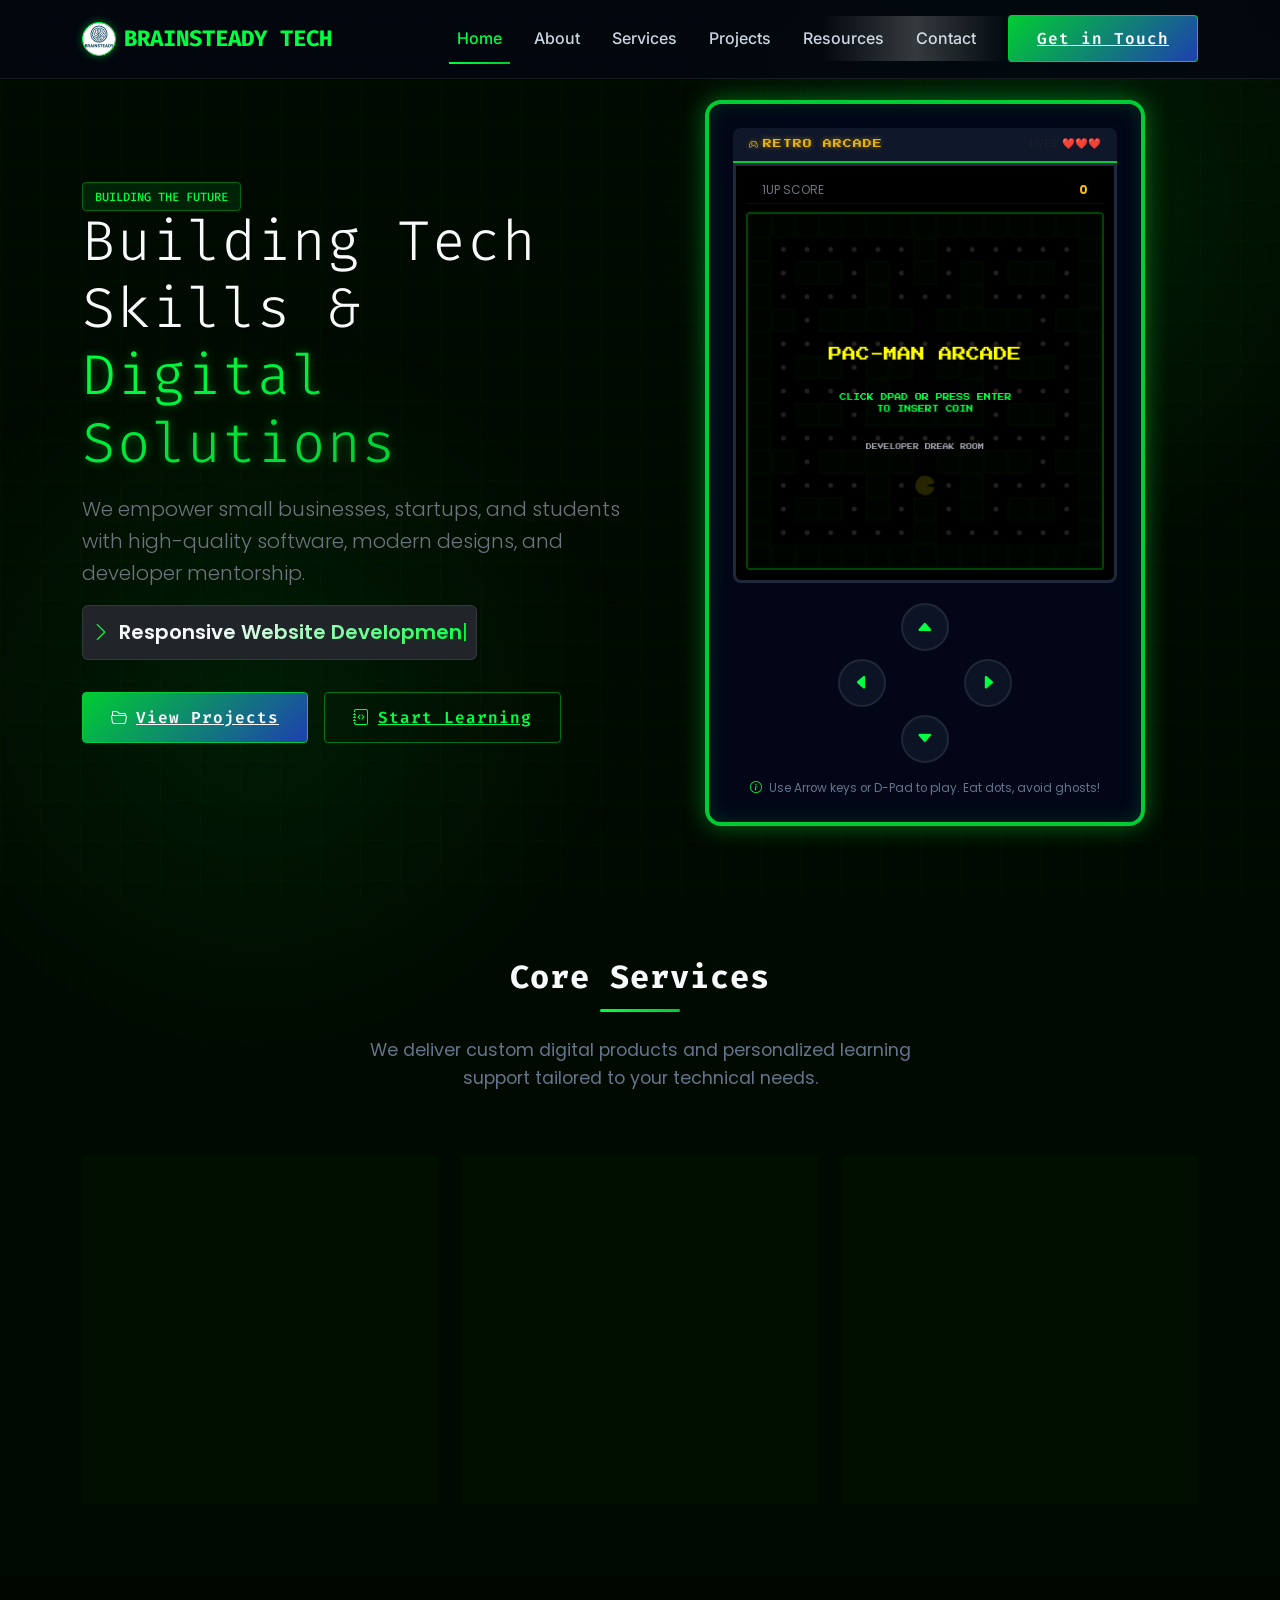
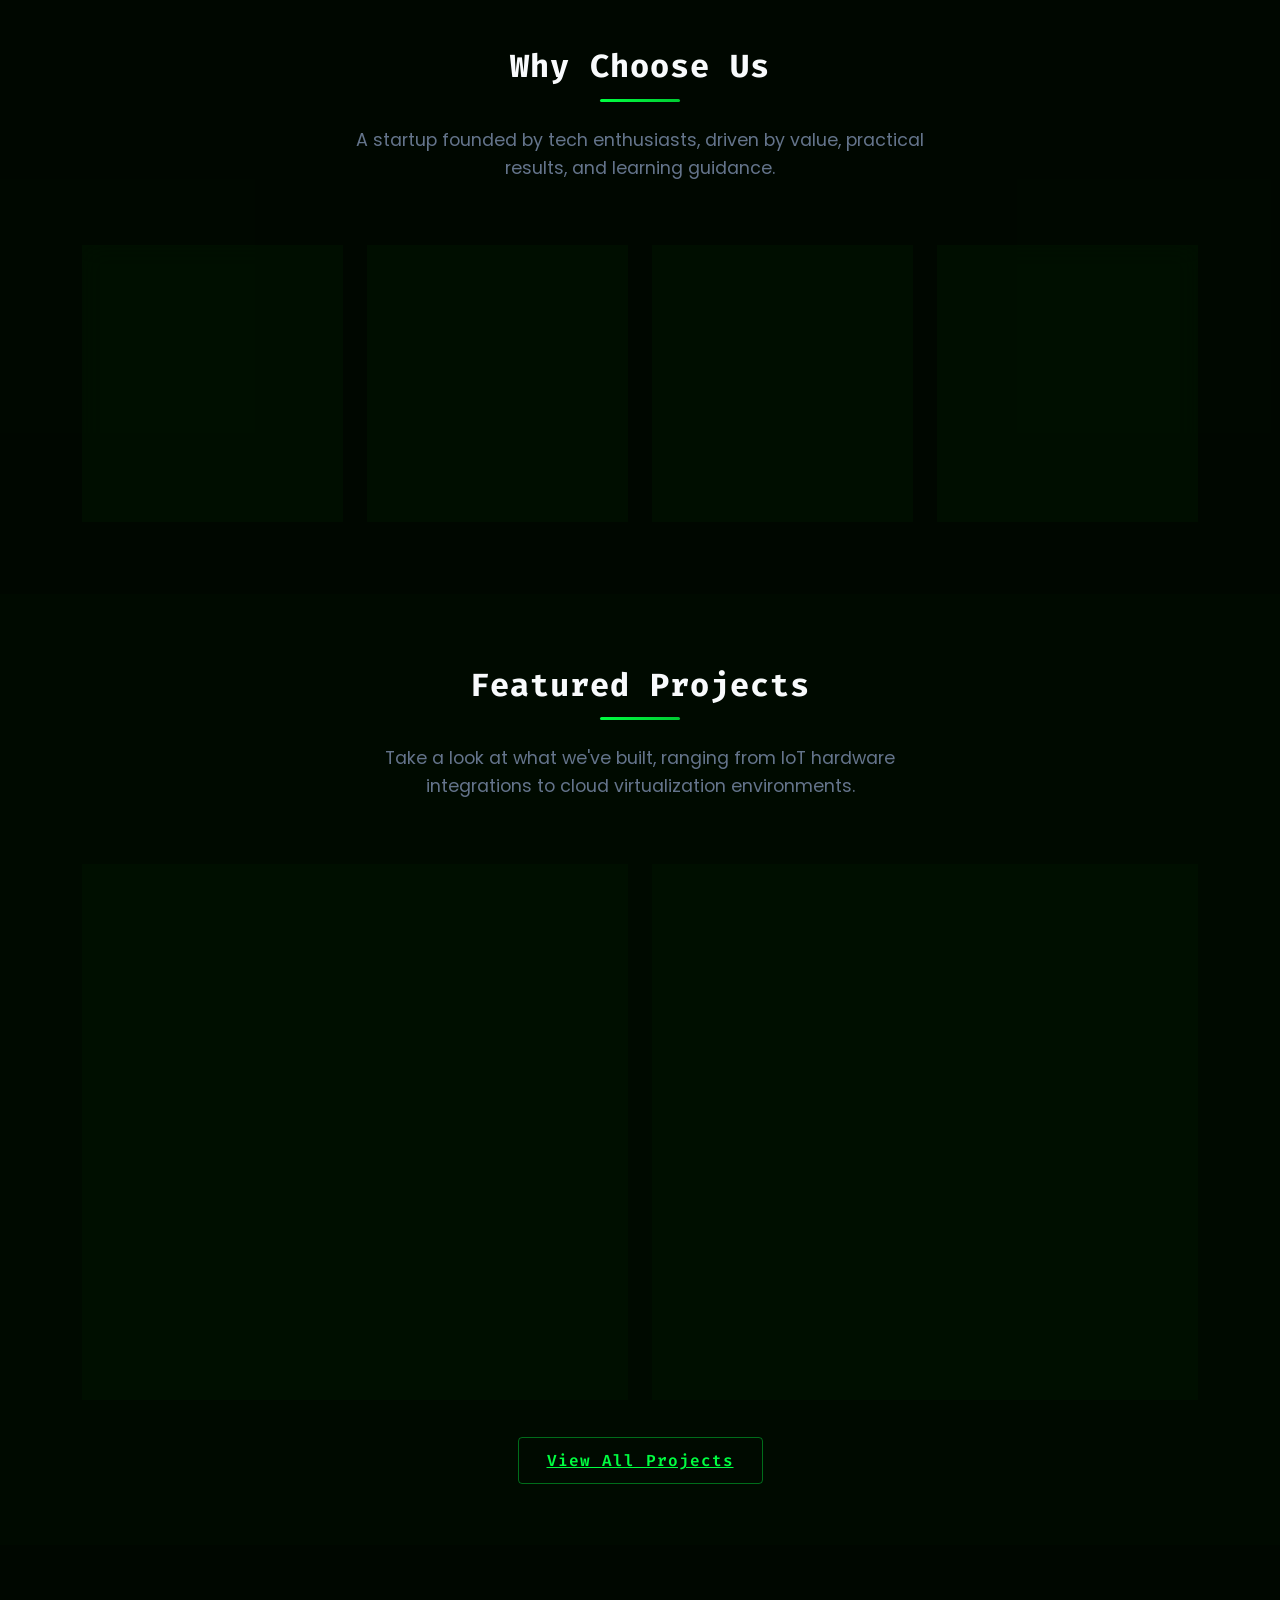
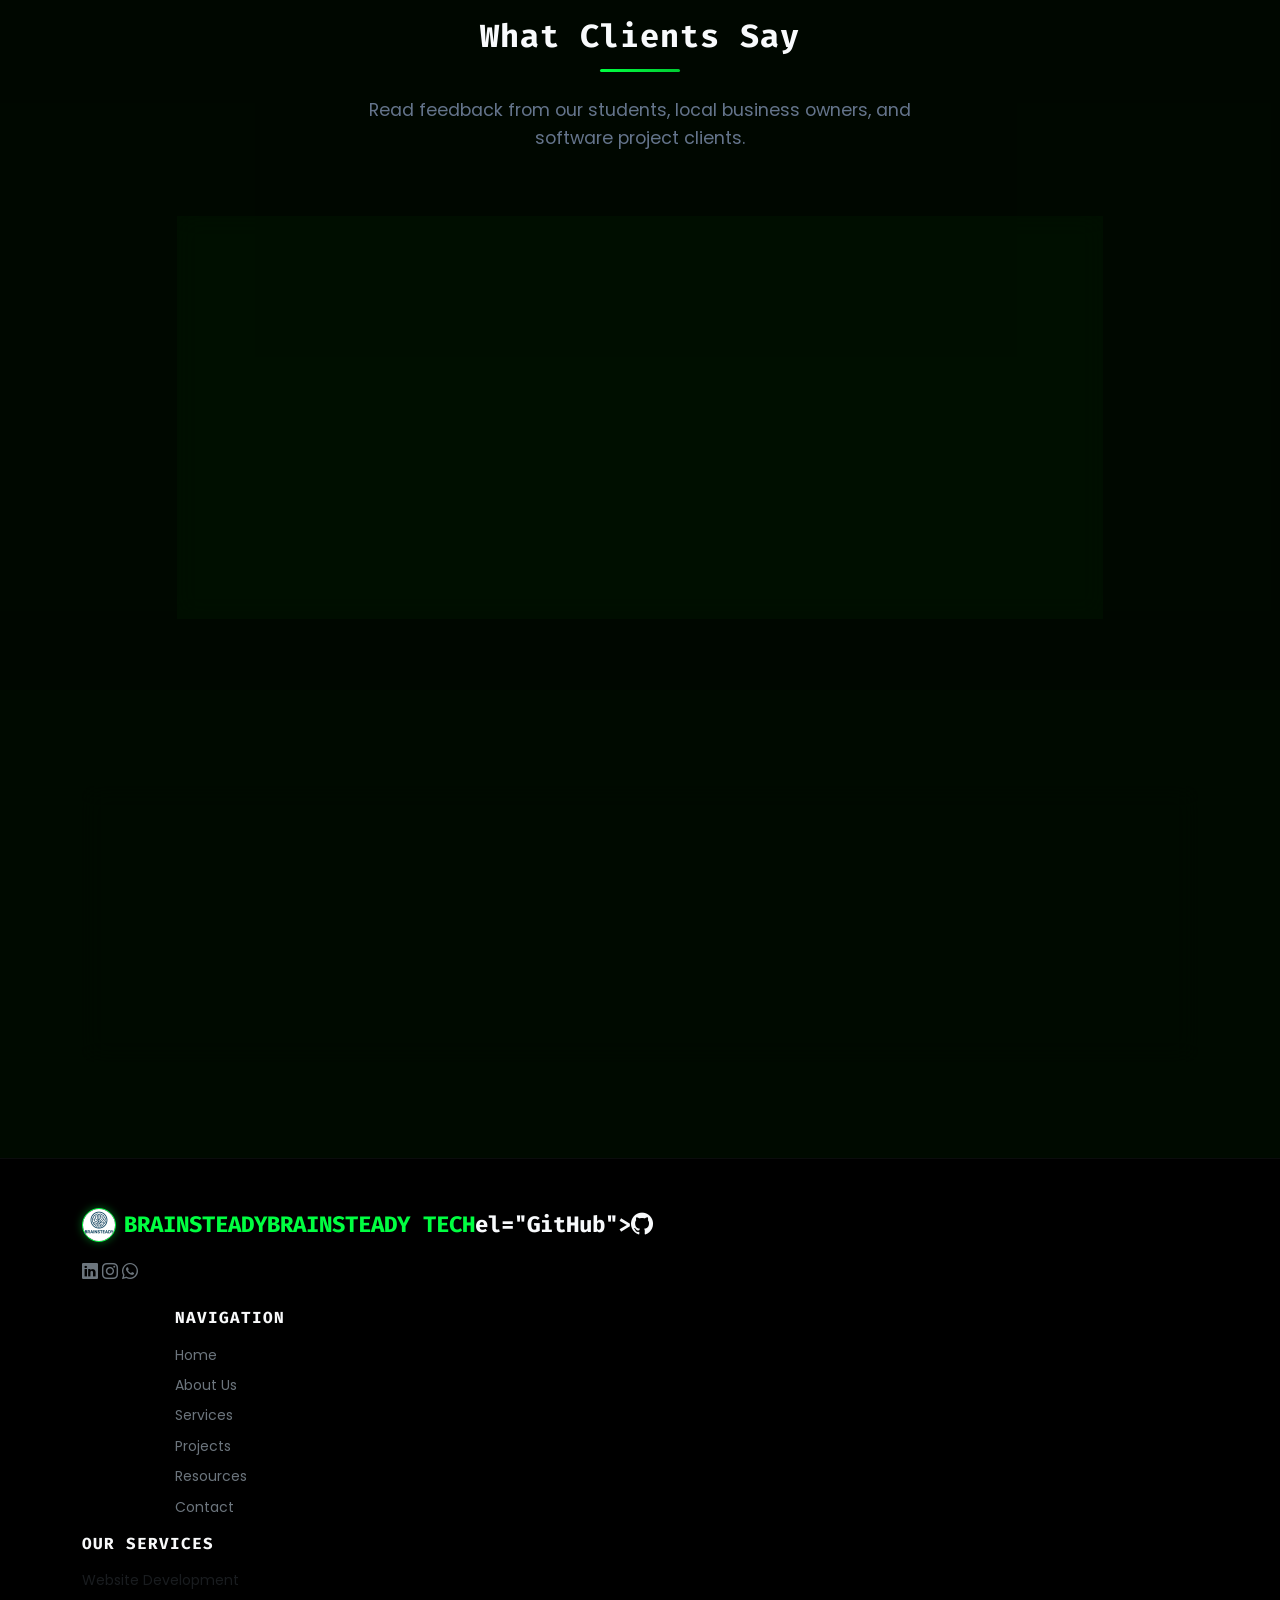
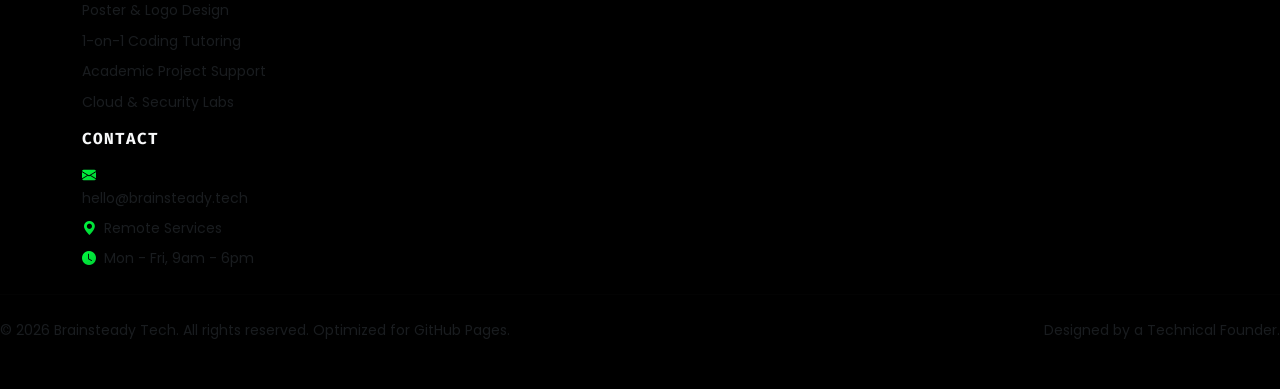
==== index.html @ 5f642799 "Add files via upload" ====
<!DOCTYPE html>
<html lang="en">

<head>
  <meta charset="UTF-8">
  <meta name="viewport" content="width=device-width, initial-scale=1.0">
  <title>Brainsteady Tech — Building Tech Skills & Digital Solutions</title>

  <!-- SEO Meta Tags -->
  <meta name="description"
    content="Brainsteady Tech provides premium website development, creative graphic design, coding tutoring, cybersecurity setups, and custom software project assistance.">
  <meta name="keywords"
    content="web development, coding tutor, graphic design, programming assignment help, cybersecurity, Linux, OpenStack, software mentor">
  <meta name="author" content="Brainsteady Tech">

  <!-- Favicon -->
  <link rel="icon" type="image/svg+xml"
    href="data:image/svg+xml,%3Csvg xmlns='http://www.w3.org/2000/svg' viewBox='0 0 24 24' fill='%2300f0ff'%3E%3Cpath d='M12 2L2 22h20L12 2zm0 4l6.5 13H5.5L12 6zm-1 5v4h2v-4h-2zm0 5v2h2v-2h-2z'/%3E%3C/svg%3E">

  <!-- Bootstrap 5 CSS -->
  <link href="https://cdn.jsdelivr.net/npm/bootstrap@5.3.3/dist/css/bootstrap.min.css" rel="stylesheet">

  <!-- Bootstrap Icons -->
  <link rel="stylesheet" href="https://cdn.jsdelivr.net/npm/bootstrap-icons@1.11.3/font/bootstrap-icons.min.css">

  <!-- Custom CSS -->
  <link rel="stylesheet" href="css/style.css">
</head>

<body>

  <!-- Page Loading Animation -->
  <div id="page-loader">
    <div class="cyber-spinner"></div>
  </div>

  <!-- Background Left Glow Spot -->
  <div class="bg-glow-left"></div>

  <!-- Navigation Bar -->
  <nav class="navbar navbar-expand-lg navbar-dark fixed-top">
    <div class="container">
      <a class="navbar-brand d-flex align-items-center" href="index.html">
        <img src="images/logo.jpg" alt="Brainsteady Tech Logo" class="brand-logo me-2">
        <span>BRAINSTEADY TECH</span>
      </a>
      <button class="navbar-toggler" type="button" data-bs-toggle="collapse" data-bs-target="#navbarNav"
        aria-controls="navbarNav" aria-expanded="false" aria-label="Toggle navigation">
        <span class="navbar-toggler-icon"></span>
      </button>
      <div class="collapse navbar-collapse" id="navbarNav">
        <ul class="navbar-nav ms-auto">
          <li class="nav-item">
            <a class="nav-link" href="index.html">Home</a>
          </li>
          <li class="nav-item">
            <a class="nav-link" href="about.html">About</a>
          </li>
          <li class="nav-item">
            <a class="nav-link" href="services.html">Services</a>
          </li>
          <li class="nav-item">
            <a class="nav-link" href="projects.html">Projects</a>
          </li>
          <li class="nav-item">
            <a class="nav-link" href="resources.html">Resources</a>
          </li>
          <li class="nav-item">
            <a class="nav-link" href="contact.html">Contact</a>
          </li>
        </ul>
        <div class="ms-lg-3 mt-3 mt-lg-0">
          <a href="contact.html" class="btn-cyber btn-sm">Get in Touch</a>
        </div>
      </div>
    </div>
  </nav>

  <!-- Hero Section -->
  <header class="hero-section">
    <div class="container">
      <div class="row align-items-center">
        <!-- Hero Text -->
        <div class="col-lg-6 reveal text-center text-lg-start">
          <span class="badge-tech mb-3">BUILDING THE FUTURE</span>
          <h1 class="display-4 fw-black mb-3">
            Building Tech Skills & <span class="text-gradient-cyan-blue glow-text">Digital Solutions</span>
          </h1>
          <div class="hero-subtitle">
            <p class="lead text-secondary">
              We empower small businesses, startups, and students with high-quality software, modern designs, and
              developer mentorship.
            </p>
            <div
              class="d-inline-flex align-items-center text-start p-2 rounded bg-dark border border-secondary border-opacity-25"
              style="min-height: 55px;">
              <i class="bi bi-chevron-right text-accent-cyan me-2 fw-bold"></i>
              <span id="typed-text" class="text-gradient font-sans fw-semibold"></span>
              <span class="typed-cursor">|</span>
            </div>
          </div>
          <div class="d-flex flex-column flex-sm-row justify-content-center justify-content-lg-start gap-3 mt-4">
            <a href="projects.html" class="btn-cyber"><i class="bi bi-folder2-open me-2"></i>View Projects</a>
            <a href="resources.html" class="btn-cyber-outline"><i class="bi bi-journal-code me-2"></i>Start Learning</a>
          </div>
        </div>
        <!-- Hero Arcade Cabinet (Pacman Game) -->
        <div class="col-lg-6 reveal mt-5 mt-lg-0 text-center">
          <div class="arcade-container mx-auto" style="max-width: 440px;">
            <div class="arcade-header">
              <span class="retro-arcade-badge"><i class="bi bi-controller me-1"></i>RETRO ARCADE</span>
              <span class="small text-muted font-sans text-uppercase" style="font-size: 0.65rem;">LIVES: <span
                  id="arcade-lives" class="text-danger fw-bold">❤️❤️❤️</span></span>
            </div>
            <div class="arcade-screen">
              <div class="d-flex justify-content-between w-100 px-3 py-1 font-sans text-uppercase text-secondary"
                style="font-size: 0.75rem; border-bottom: 1px solid rgba(255,255,255,0.05); margin-bottom: 8px;">
                <span>1UP SCORE</span>
                <span id="arcade-score" class="text-warning fw-bold">00</span>
              </div>
              <canvas id="pacman-canvas" width="360" height="360"></canvas>
            </div>

            <!-- D-Pad for Mobile controls -->
            <div class="arcade-controls">
              <button class="dpad-btn" id="dpad-up" aria-label="Up"><i class="bi bi-caret-up-fill"></i></button>
              <div class="arcade-row">
                <button class="dpad-btn" id="dpad-left" aria-label="Left"><i class="bi bi-caret-left-fill"></i></button>
                <div style="width: 48px; height: 48px;"></div>
                <button class="dpad-btn" id="dpad-right" aria-label="Right"><i
                    class="bi bi-caret-right-fill"></i></button>
              </div>
              <button class="dpad-btn" id="dpad-down" aria-label="Down"><i class="bi bi-caret-down-fill"></i></button>
            </div>

            <div class="game-instructions mt-3 font-sans">
              <p class="mb-0 small"><i class="bi bi-info-circle me-1 text-accent-cyan"></i> Use Arrow keys or D-Pad to
                play. Eat dots, avoid ghosts!</p>
            </div>
          </div>
        </div>
      </div>
    </div>
  </header>

  <!-- Services Preview Section -->
  <section class="py-5" id="services-preview">
    <div class="container py-4">
      <div class="section-header text-center reveal">
        <h2 class="section-title">Core Services</h2>
        <p class="section-subtitle">We deliver custom digital products and personalized learning support tailored to
          your technical needs.</p>
      </div>
      <div class="row g-4">
        <!-- Website Development -->
        <div class="col-md-4 reveal">
          <div class="glass-card">
            <div class="glass-card-header-icon">
              <i class="bi bi-laptop"></i>
            </div>
            <h4>Website Dev</h4>
            <p class="text-secondary">Fully responsive portfolio sites, sleek landing pages, and web apps built using
              modern static practices and responsive design.</p>
            <a href="services.html#web-dev"
              class="text-gradient-cyan-blue fw-semibold text-decoration-none d-inline-flex align-items-center mt-3">
              Learn More <i class="bi bi-arrow-right ms-2"></i>
            </a>
          </div>
        </div>
        <!-- Graphic Design -->
        <div class="col-md-4 reveal">
          <div class="glass-card">
            <div class="glass-card-header-icon">
              <i class="bi bi-palette"></i>
            </div>
            <h4>Graphic Design</h4>
            <p class="text-secondary">Stunning event posters, modern social media graphics, startup branding elements,
              and eye-catching marketing flyers.</p>
            <a href="services.html#graphic-design"
              class="text-gradient-cyan-blue fw-semibold text-decoration-none d-inline-flex align-items-center mt-3">
              Learn More <i class="bi bi-arrow-right ms-2"></i>
            </a>
          </div>
        </div>
        <!-- Coding Tutoring -->
        <div class="col-md-4 reveal">
          <div class="glass-card">
            <div class="glass-card-header-icon">
              <i class="bi bi-code-square"></i>
            </div>
            <h4>Coding Tutoring</h4>
            <p class="text-secondary">One-on-one mentorship covering C++, SQL, Linux commands, cybersecurity basics, and
              academic programming assignments.</p>
            <a href="services.html#coding-tutoring"
              class="text-gradient-cyan-blue fw-semibold text-decoration-none d-inline-flex align-items-center mt-3">
              Learn More <i class="bi bi-arrow-right ms-2"></i>
            </a>
          </div>
        </div>
      </div>
    </div>
  </section>

  <!-- Why Choose Us Section -->
  <section class="py-5 bg-opacity-25 bg-black">
    <div class="container py-4">
      <div class="section-header text-center reveal">
        <h2 class="section-title">Why Choose Us</h2>
        <p class="section-subtitle">A startup founded by tech enthusiasts, driven by value, practical results, and
          learning guidance.</p>
      </div>
      <div class="row g-4">
        <!-- Affordable Services -->
        <div class="col-sm-6 col-lg-3 reveal">
          <div class="glass-card p-4 text-center">
            <div class="mx-auto mb-3 text-gradient-cyan-blue" style="font-size: 2.5rem;">
              <i class="bi bi-cash-coin"></i>
            </div>
            <h5>Affordable</h5>
            <p class="small text-secondary mb-0">High-quality digital solutions and 1-on-1 tutoring styled to fit
              startup and student budgets.</p>
          </div>
        </div>
        <!-- Beginner-Friendly -->
        <div class="col-sm-6 col-lg-3 reveal">
          <div class="glass-card p-4 text-center">
            <div class="mx-auto mb-3 text-gradient-cyan-blue" style="font-size: 2.5rem;">
              <i class="bi bi-people"></i>
            </div>
            <h5>Beginner-Friendly</h5>
            <p class="small text-secondary mb-0">No complicated jargon. We break down programming, databases, and
              networks step-by-step.</p>
          </div>
        </div>
        <!-- Modern Tech Skills -->
        <div class="col-sm-6 col-lg-3 reveal">
          <div class="glass-card p-4 text-center">
            <div class="mx-auto mb-3 text-gradient-cyan-blue" style="font-size: 2.5rem;">
              <i class="bi bi-braces-asterisk"></i>
            </div>
            <h5>Modern Skills</h5>
            <p class="small text-secondary mb-0">We focus on skills that matter: Git workflow, Linux administration,
              cybersecurity, and cloud labs.</p>
          </div>
        </div>
        <!-- Real Experience -->
        <div class="col-sm-6 col-lg-3 reveal">
          <div class="glass-card p-4 text-center">
            <div class="mx-auto mb-3 text-gradient-cyan-blue" style="font-size: 2.5rem;">
              <i class="bi bi-rocket-takeoff"></i>
            </div>
            <h5>Real Experience</h5>
            <p class="small text-secondary mb-0">Gain hands-on portfolio additions through our structured custom
              guidance projects.</p>
          </div>
        </div>
      </div>
    </div>
  </section>

  <!-- Featured Projects Preview -->
  <section class="py-5" id="projects-preview">
    <div class="container py-4">
      <div class="section-header text-center reveal">
        <h2 class="section-title">Featured Projects</h2>
        <p class="section-subtitle">Take a look at what we've built, ranging from IoT hardware integrations to cloud
          virtualization environments.</p>
      </div>
      <div class="row g-4">
        <!-- Project 1 -->
        <div class="col-md-6 reveal">
          <div class="project-card">
            <div class="project-img-container">
              <img src="images/project1.jpg" alt="Smart Monitoring System" class="project-img">
              <div class="project-overlay">
                <a href="projects.html" class="btn-cyber btn-sm">Learn Details</a>
              </div>
            </div>
            <div class="project-body">
              <span class="badge-tech mb-2">IoT / Web</span>
              <h4>Smart Monitoring System</h4>
              <p class="small text-secondary">A fully integrated monitoring system employing ESP32-CAM and environmental
                sensors with a live, glowing web control panel.</p>
              <div class="d-flex gap-2 mt-3">
                <span
                  class="badge bg-secondary bg-opacity-25 text-light border border-secondary border-opacity-50">ESP32</span>
                <span
                  class="badge bg-secondary bg-opacity-25 text-light border border-secondary border-opacity-50">IoT</span>
                <span class="badge bg-secondary bg-opacity-25 text-light border border-secondary border-opacity-50">Web
                  Dashboard</span>
              </div>
            </div>
          </div>
        </div>
        <!-- Project 2 -->
        <div class="col-md-6 reveal">
          <div class="project-card">
            <div class="project-img-container">
              <img src="images/project2.jpg" alt="OpenStack Cloud Lab" class="project-img">
              <div class="project-overlay">
                <a href="projects.html" class="btn-cyber btn-sm">Learn Details</a>
              </div>
            </div>
            <div class="project-body">
              <span class="badge-tech mb-2">Cloud / Linux</span>
              <h4>OpenStack Cloud Lab</h4>
              <p class="small text-secondary">A self-hosted private cloud playground designed for students to deploy
                virtualization servers, security layers, and network switches.</p>
              <div class="d-flex gap-2 mt-3">
                <span
                  class="badge bg-secondary bg-opacity-25 text-light border border-secondary border-opacity-50">Linux</span>
                <span
                  class="badge bg-secondary bg-opacity-25 text-light border border-secondary border-opacity-50">OpenStack</span>
                <span
                  class="badge bg-secondary bg-opacity-25 text-light border border-secondary border-opacity-50">Virtualization</span>
              </div>
            </div>
          </div>
        </div>
      </div>
      <div class="text-center mt-5 reveal">
        <a href="projects.html" class="btn-cyber-outline">View All Projects</a>
      </div>
    </div>
  </section>

  <!-- Testimonials Section -->
  <section class="py-5 bg-opacity-25 bg-black">
    <div class="container py-4">
      <div class="section-header text-center reveal">
        <h2 class="section-title">What Clients Say</h2>
        <p class="section-subtitle">Read feedback from our students, local business owners, and software project
          clients.</p>
      </div>
      <div class="row justify-content-center">
        <div class="col-lg-10 reveal">
          <div class="glass-card">
            <div id="testimonialCarousel" class="carousel slide" data-bs-ride="carousel">
              <div class="carousel-indicators" style="bottom: -20px;">
                <button type="button" data-bs-target="#testimonialCarousel" data-bs-slide-to="0" class="active"
                  aria-current="true" aria-label="Slide 1"></button>
                <button type="button" data-bs-target="#testimonialCarousel" data-bs-slide-to="1"
                  aria-label="Slide 2"></button>
                <button type="button" data-bs-target="#testimonialCarousel" data-bs-slide-to="2"
                  aria-label="Slide 3"></button>
              </div>
              <div class="carousel-inner">
                <!-- Testimonial 1 -->
                <div class="carousel-item active">
                  <div class="testimonial-card">
                    <div class="text-gradient-cyan-blue mb-3" style="font-size: 2rem;">
                      <i class="bi bi-quote"></i>
                    </div>
                    <p class="testimonial-text">
                      "Brainsteady Tech built a gorgeous landing page for our local design shop. They completed it on
                      time and gave us a responsive site that is generating new business. Highly professional startup!"
                    </p>
                    <h5 class="testimonial-client">Sarah Mitchell</h5>
                    <div class="testimonial-role">Founder, Studio Bloom</div>
                  </div>
                </div>
                <!-- Testimonial 2 -->
                <div class="carousel-item">
                  <div class="testimonial-card">
                    <div class="text-gradient-cyan-blue mb-3" style="font-size: 2rem;">
                      <i class="bi bi-quote"></i>
                    </div>
                    <p class="testimonial-text">
                      "The programming tutoring here is amazing. I was struggling with C++ pointers and memory
                      management in my sophomore university courses. Brainsteady Tech explained it visually and helped
                      me ace my midterm projects!"
                    </p>
                    <h5 class="testimonial-client">Daniel Vance</h5>
                    <div class="testimonial-role">Computer Science Student</div>
                  </div>
                </div>
                <!-- Testimonial 3 -->
                <div class="carousel-item">
                  <div class="testimonial-card">
                    <div class="text-gradient-cyan-blue mb-3" style="font-size: 2rem;">
                      <i class="bi bi-quote"></i>
                    </div>
                    <p class="testimonial-text">
                      "I needed a custom IoT monitoring dashboard prototype. They used an ESP32-CAM setup and gave me
                      clean, readable HTML/JS codes that connect easily to my firmware. Will definitely hire again."
                    </p>
                    <h5 class="testimonial-client">Markus Chen</h5>
                    <div class="testimonial-role">Hardware Developer, IoT Labs</div>
                  </div>
                </div>
              </div>
            </div>
          </div>
        </div>
      </div>
    </div>
  </section>

  <!-- Call-to-Action Banner -->
  <section class="py-5 text-center reveal">
    <div class="container py-5">
      <div class="glass-card py-5 border-glow border-opacity-75"
        style="background: radial-gradient(circle at center, rgba(59, 130, 246, 0.15) 0%, rgba(3, 7, 18, 0.7) 100%);">
        <h2 class="display-6 fw-bold mb-3">Ready to Launch Your Next Project?</h2>
        <p class="lead text-secondary max-width-600 mx-auto mb-4">
          Whether you need a custom-built website, poster design branding, or code tutoring guidance, we're here to help
          you succeed.
        </p>
        <a href="contact.html" class="btn-cyber"><i class="bi bi-chat-text me-2"></i>Get a Free Consultation</a>
      </div>
    </div>
  </section>

  <!-- Footer -->
  <footer class="py-5 bg-black border-top border-secondary border-opacity-10">
    <div class="container">
      <div class="row g-4 mb-4">
        <!-- Logo & Bio -->
        <div class="col-lg-4">
          <a class="navbar-brand d-flex align-items-center mb-3" href="index.html">
            <img src="images/logo.jpg" alt="Brainsteady Tech Logo" class="brand-logo me-2">
            <span>BRAINSTEADY</span>
            <span>BRAINSTEADY TECH</span>
            el="GitHub"><i class="bi bi-github"></i></a>
          <a href="https://linkedin.com" target="_blank" class="text-secondary hover-cyan" aria-label="LinkedIn"><i
              class="bi bi-linkedin"></i></a>
          <a href="https://instagram.com" target="_blank" class="text-secondary hover-cyan" aria-label="Instagram"><i
              class="bi bi-instagram"></i></a>
          <a href="https://wa.me" target="_blank" class="text-secondary hover-cyan" aria-label="WhatsApp"><i
              class="bi bi-whatsapp"></i></a>
        </div>
      </div>
      <!-- Quick Navigation -->
      <div class="col-md-4 col-lg-3 offset-lg-1">
        <h6 class="text-uppercase fw-bold text-light mb-3">Navigation</h6>
        <ul class="list-unstyled d-flex flex-column gap-2 small">
          <li><a href="index.html" class="text-secondary text-decoration-none hover-cyan">Home</a></li>
          <li><a href="about.html" class="text-secondary text-decoration-none hover-cyan">About Us</a></li>
          <li><a href="services.html" class="text-secondary text-decoration-none hover-cyan">Services</a></li>
          <li><a href="projects.html" class="text-secondary text-decoration-none hover-cyan">Projects</a></li>
          <li><a href="resources.html" class="text-secondary text-decoration-none hover-cyan">Resources</a></li>
          <li><a href="contact.html" class="text-secondary text-decoration-none hover-cyan">Contact</a></li>
        </ul>
      </div>
      <!-- Services list -->
      <div class="col-md-4 col-lg-2">
        <h6 class="text-uppercase fw-bold text-light mb-3">Our Services</h6>
        <ul class="list-unstyled d-flex flex-column gap-2 small text-muted">
          <li>Website Development</li>
          <li>Poster & Logo Design</li>
          <li>1-on-1 Coding Tutoring</li>
          <li>Academic Project Support</li>
          <li>Cloud & Security Labs</li>
        </ul>
      </div>
      <!-- Contact placeholder -->
      <div class="col-md-4 col-lg-2">
        <h6 class="text-uppercase fw-bold text-light mb-3">Contact</h6>
        <ul class="list-unstyled d-flex flex-column gap-2 small">
          <li class="text-muted"><i class="bi bi-envelope-fill me-2 text-gradient-cyan-blue"></i>hello@brainsteady.tech
          </li>
          <li class="text-muted"><i class="bi bi-geo-alt-fill me-2 text-gradient-cyan-blue"></i>Remote Services</li>
          <li class="text-muted"><i class="bi bi-clock-fill me-2 text-gradient-cyan-blue"></i>Mon - Fri, 9am - 6pm</li>
        </ul>
      </div>
    </div>
    <hr class="border-secondary border-opacity-10 my-4">
    <div class="row align-items-center">
      <div class="col-md-6 text-center text-md-start small text-muted">
        &copy; 2026 Brainsteady Tech. All rights reserved. Optimized for GitHub Pages.
      </div>
      <div class="col-md-6 text-center text-md-end small text-muted mt-2 mt-md-0">
        Designed by a Technical Founder.
      </div>
    </div>
    </div>
  </footer>

  <!-- Scroll to Top Button -->
  <button type="button" class="btn btn-primary" id="btn-back-to-top" aria-label="Scroll back to top">
    <i class="bi bi-chevron-up"></i>
  </button>

  <!-- Bootstrap 5 Bundle JS -->
  <script src="https://cdn.jsdelivr.net/npm/bootstrap@5.3.3/dist/js/bootstrap.bundle.min.js"></script>

  <!-- Custom JS -->
  <script src="js/script.js"></script>
</body>

</html>
---- css/style.css ----
/* 
=========================================
  BRAINSTEADY TECH - GLOBAL STYLESHEET
=========================================
  Author: Founder & Developer @ Brainsteady Tech
  Description: Custom design system featuring a premium dark-themed cyber aesthetic 
               with Matrix-inspired neon green glow accents, modern typography, glassmorphism 
               cards, and smooth CSS animations.
*/

/* --- Google Fonts Import --- */
@import url('https://fonts.googleapis.com/css2?family=Inter:wght@300;400;500;600;700&family=Poppins:wght@300;400;500;600;700&family=Fira+Code:wght@400;500;600;700&family=Press+Start+2P&display=swap');

/* --- Design Tokens & Variables --- */
:root {
  --bg-darker: #000a00;      /* Near black background */
  --bg-dark: #001200;        /* Core background */
  --bg-navy: #001a00;        /* Deep navy for containers */
  --bg-glass: rgba(0, 18, 0, 0.75); /* Glassmorphism fill */
  
  --accent-cyan: #00ff41;    /* Cyber cyan */
  --accent-blue: #00cc33;    /* Electric blue */
  --accent-indigo: #39ff14;  /* Soft indigo */
  
  --text-primary: #f8fafc;   /* White / Light gray */
  --text-secondary: #cbd5e1; /* Mid gray */
  --text-muted: #64748b;     /* Darker gray */
  
  --border-glass: rgba(255, 255, 255, 0.08);
  --border-glow: rgba(0, 255, 65, 0.25);
  
  --font-title: 'Fira Code', monospace;
  --font-body: 'Poppins', sans-serif;
  --font-sans: 'Inter', sans-serif;
  --font-arcade: 'Press Start 2P', cursive;
  
  --transition-smooth: all 0.3s cubic-bezier(0.4, 0, 0.2, 1);
  --glow-shadow: 0 0 15px rgba(0, 255, 65, 0.3);
  --glow-shadow-lg: 0 0 30px rgba(0, 255, 65, 0.5);
}

/* --- Brand Logo & Retro Graphics --- */
.brand-logo {
  height: 34px;
  width: 34px;
  border-radius: 50%;
  object-fit: cover;
  border: 1px solid var(--accent-cyan);
  box-shadow: 0 0 8px rgba(0, 255, 65, 0.4);
}

.retro-arcade-badge {
  font-family: var(--font-arcade);
  font-size: 0.55rem;
  color: #eab308;
  text-shadow: 0 0 5px rgba(234, 179, 8, 0.6);
  letter-spacing: 1px;
}

/* --- Arcade Cabinet UI for Pacman --- */
.arcade-container {
  background: #020617;
  border: 4px solid var(--accent-blue);
  box-shadow: 0 0 25px rgba(0, 204, 51, 0.5), inset 0 0 20px rgba(0, 255, 65, 0.15);
  border-radius: 16px;
  padding: 1.5rem;
  position: relative;
}

.arcade-header {
  background: #0f172a;
  border-bottom: 2px solid var(--accent-blue);
  padding: 0.5rem 1rem;
  border-radius: 8px 8px 0 0;
  display: flex;
  justify-content: space-between;
  align-items: center;
}

.arcade-screen {
  background: #000000;
  border: 3px solid #1e293b;
  border-radius: 0 0 8px 8px;
  position: relative;
  box-shadow: inset 0 0 30px rgba(0,0,0,1);
  display: flex;
  flex-direction: column;
  align-items: center;
  justify-content: center;
  padding: 10px;
}

#pacman-canvas {
  background-color: #000;
  max-width: 100%;
  height: auto;
  border: 2px solid #004400;
  border-radius: 4px;
  aspect-ratio: 1;
}

.arcade-controls {
  display: flex;
  flex-direction: column;
  align-items: center;
  gap: 8px;
  margin-top: 1.25rem;
}

.arcade-row {
  display: flex;
  gap: 15px;
}

.dpad-btn {
  width: 48px;
  height: 48px;
  background: rgba(15, 23, 42, 0.8);
  border: 2px solid var(--border-glass);
  color: var(--accent-cyan);
  border-radius: 50%;
  display: flex;
  align-items: center;
  justify-content: center;
  font-size: 1.1rem;
  cursor: pointer;
  touch-action: manipulation;
  transition: var(--transition-smooth);
}

.dpad-btn:active, .dpad-btn:hover {
  background: var(--accent-cyan);
  color: var(--bg-darker);
  box-shadow: var(--glow-shadow);
  border-color: var(--accent-cyan);
}

.game-instructions {
  font-size: 0.85rem;
  color: var(--text-muted);
  text-align: center;
  margin-top: 1rem;
}

/* --- Utility Color Classes --- */
.text-accent-cyan {
  color: var(--accent-cyan) !important;
}
.text-matrix-green {
  color: #00ff41 !important;
}

/* --- Base Body & Scrollbar --- */
body {
  background-color: var(--bg-darker);
  color: var(--text-secondary);
  font-family: var(--font-body);
  overflow-x: hidden;
  position: relative;
  line-height: 1.6;
}

/* Custom Scrollbar */
::-webkit-scrollbar {
  width: 8px;
}
::-webkit-scrollbar-track {
  background: var(--bg-darker);
}
::-webkit-scrollbar-thumb {
  background: var(--bg-navy);
  border-radius: 4px;
  border: 1px solid var(--border-glass);
}
::-webkit-scrollbar-thumb:hover {
  background: var(--accent-blue);
}

/* Background Cyber Grid Effect */
body::before {
  content: "";
  position: fixed;
  top: 0;
  left: 0;
  width: 100%;
  height: 100%;
  background: 
    linear-gradient(rgba(0, 255, 65, 0.02) 1px, transparent 1px),
    linear-gradient(90deg, rgba(0, 255, 65, 0.02) 1px, transparent 1px);
  background-size: 40px 40px;
  z-index: -2;
  pointer-events: none;
}

/* Gradient background glow spots */
body::after {
  content: "";
  position: fixed;
  top: -20%;
  right: -10%;
  width: 60vw;
  height: 60vw;
  background: radial-gradient(circle, rgba(0, 204, 51, 0.12) 0%, transparent 70%);
  z-index: -1;
  pointer-events: none;
}

.bg-glow-left {
  position: fixed;
  bottom: -20%;
  left: -10%;
  width: 60vw;
  height: 60vw;
  background: radial-gradient(circle, rgba(0, 255, 65, 0.08) 0%, transparent 70%);
  z-index: -1;
  pointer-events: none;
}

/* --- Typography & Headings --- */
h1, h2, h3, h4, h5, h6, .brand-font {
  font-family: var(--font-title);
  color: var(--text-primary);
  letter-spacing: 1px;
}

.glow-text {
  text-shadow: 0 0 10px rgba(0, 255, 65, 0.4);
}

.text-gradient {
  background: linear-gradient(135deg, var(--text-primary) 30%, var(--accent-cyan) 100%);
  -webkit-background-clip: text;
  -webkit-text-fill-color: transparent;
}

.text-gradient-cyan-blue {
  background: linear-gradient(135deg, var(--accent-cyan) 0%, var(--accent-blue) 100%);
  -webkit-background-clip: text;
  -webkit-text-fill-color: transparent;
}

/* --- Navigation Bar --- */
.navbar {
  background: rgba(3, 7, 18, 0.8) !important;
  backdrop-filter: blur(12px);
  -webkit-backdrop-filter: blur(12px);
  border-bottom: 1px solid var(--border-glass);
  padding: 1rem 0;
  transition: var(--transition-smooth);
}

.navbar.navbar-scrolled {
  padding: 0.6rem 0;
  box-shadow: 0 10px 30px rgba(0, 0, 0, 0.5);
  border-bottom-color: rgba(0, 255, 65, 0.2);
}

.navbar-brand {
  font-family: var(--font-title);
  font-weight: 700;
  font-size: 1.4rem;
  color: var(--text-primary) !important;
  transition: var(--transition-smooth);
}

.navbar-brand span {
  color: var(--accent-cyan);
}

.navbar-brand:hover {
  text-shadow: 0 0 15px rgba(0, 255, 65, 0.7);
}

.nav-link {
  font-family: var(--font-sans);
  color: var(--text-secondary) !important;
  font-weight: 500;
  margin: 0 0.5rem;
  position: relative;
  transition: var(--transition-smooth);
}

.nav-link::after {
  content: "";
  position: absolute;
  bottom: -4px;
  left: 0;
  width: 0;
  height: 2px;
  background: linear-gradient(90deg, var(--accent-cyan), var(--accent-blue));
  transition: var(--transition-smooth);
}

.nav-link:hover, .nav-link.active {
  color: var(--accent-cyan) !important;
}

.nav-link.active::after {
  width: 100%;
}

.navbar-toggler {
  border-color: var(--border-glass);
  padding: 0.5rem;
}

.navbar-toggler:focus {
  box-shadow: 0 0 10px var(--accent-cyan);
}

.navbar-toggler-icon {
  background-image: url("data:image/svg+xml,%3csvg xmlns='http://www.w3.org/2000/svg' viewBox='0 0 30 30'%3e%3cpath stroke='rgba%280, 255, 65, 0.8%29' stroke-linecap='round' stroke-miterlimit='10' stroke-width='2' d='M4 7h22M4 15h22M4 23h22'/%3e%3c/svg%3e") !important;
}

/* --- Buttons --- */
.btn-cyber {
  background: linear-gradient(135deg, var(--accent-blue) 0%, #1e40af 100%);
  color: var(--text-primary);
  font-family: var(--font-title);
  font-weight: 600;
  letter-spacing: 1px;
  padding: 0.75rem 1.75rem;
  border: 1px solid var(--accent-blue);
  border-radius: 4px;
  position: relative;
  overflow: hidden;
  transition: var(--transition-smooth);
  z-index: 1;
}

.btn-cyber::before {
  content: "";
  position: absolute;
  top: 0;
  left: -100%;
  width: 100%;
  height: 100%;
  background: linear-gradient(90deg, transparent, rgba(255, 255, 255, 0.2), transparent);
  transition: 0.5s;
  z-index: -1;
}

.btn-cyber:hover::before {
  left: 100%;
}

.btn-cyber:hover {
  background: linear-gradient(135deg, var(--accent-cyan) 0%, var(--accent-blue) 100%);
  border-color: var(--accent-cyan);
  color: var(--bg-darker);
  box-shadow: var(--glow-shadow);
  transform: translateY(-2px);
}

.btn-cyber-outline {
  background: transparent;
  color: var(--accent-cyan);
  font-family: var(--font-title);
  font-weight: 600;
  letter-spacing: 1px;
  padding: 0.75rem 1.75rem;
  border: 1px solid rgba(0, 255, 65, 0.4);
  border-radius: 4px;
  transition: var(--transition-smooth);
}

.btn-cyber-outline:hover {
  background: rgba(0, 255, 65, 0.08);
  border-color: var(--accent-cyan);
  color: var(--text-primary);
  box-shadow: 0 0 15px rgba(0, 255, 65, 0.2);
  transform: translateY(-2px);
}

/* --- Glassmorphism UI Cards --- */
.glass-card {
  background: var(--bg-glass);
  backdrop-filter: blur(12px);
  -webkit-backdrop-filter: blur(12px);
  border: 1px solid var(--border-glass);
  border-radius: 12px;
  padding: 2rem;
  transition: var(--transition-smooth);
  height: 100%;
}

.glass-card:hover {
  border-color: var(--border-glow);
  box-shadow: var(--glow-shadow);
  transform: translateY(-5px);
}

.glass-card-header-icon {
  width: 60px;
  height: 60px;
  background: rgba(0, 204, 51, 0.1);
  border: 1px solid rgba(0, 204, 51, 0.25);
  border-radius: 12px;
  display: flex;
  align-items: center;
  justify-content: center;
  font-size: 1.8rem;
  color: var(--accent-cyan);
  margin-bottom: 1.5rem;
  transition: var(--transition-smooth);
}

.glass-card:hover .glass-card-header-icon {
  background: rgba(0, 255, 65, 0.2);
  border-color: var(--accent-cyan);
  color: var(--text-primary);
  box-shadow: 0 0 10px rgba(0, 255, 65, 0.4);
}

/* --- Section Title Header --- */
.section-header {
  margin-bottom: 4rem;
  position: relative;
}

.section-title {
  font-weight: 700;
  display: inline-block;
  position: relative;
  padding-bottom: 1rem;
}

.section-title::after {
  content: "";
  position: absolute;
  bottom: 0;
  left: 50%;
  transform: translateX(-50%);
  width: 80px;
  height: 3px;
  background: linear-gradient(90deg, var(--accent-cyan), var(--accent-blue));
  border-radius: 2px;
}

.section-subtitle {
  color: var(--text-muted);
  font-size: 1.1rem;
  max-width: 600px;
  margin: 1rem auto 0;
}

/* --- Hero Section & Typing Animation --- */
.hero-section {
  position: relative;
  min-height: 90vh;
  display: flex;
  align-items: center;
  padding-top: 100px;
  padding-bottom: 60px;
}

.hero-subtitle {
  font-size: 1.25rem;
  color: var(--text-secondary);
  margin-bottom: 2rem;
  max-width: 600px;
}

.typed-cursor {
  color: var(--accent-cyan);
  animation: blink 0.7s infinite;
}

.hero-image-wrapper {
  position: relative;
  display: inline-block;
}

.hero-image-wrapper::after {
  content: "";
  position: absolute;
  top: -10px;
  left: -10px;
  right: -10px;
  bottom: -10px;
  border: 1px dashed rgba(0, 255, 65, 0.3);
  border-radius: 20px;
  z-index: -1;
  animation: rotate-dashed 40s linear infinite;
}

.hero-image {
  border-radius: 16px;
  border: 1px solid var(--border-glass);
  box-shadow: 0 20px 40px rgba(0, 0, 0, 0.6);
  max-width: 100%;
  height: auto;
}

/* --- Features Badges & Cards --- */
.badge-tech {
  background: rgba(0, 255, 65, 0.1);
  color: var(--accent-cyan);
  border: 1px solid rgba(0, 255, 65, 0.3);
  font-family: var(--font-title);
  font-weight: 500;
  font-size: 0.75rem;
  padding: 0.35rem 0.75rem;
  border-radius: 4px;
}

/* --- Project Cards & Portfolio --- */
.project-card {
  overflow: hidden;
  background: var(--bg-glass);
  backdrop-filter: blur(12px);
  -webkit-backdrop-filter: blur(12px);
  border: 1px solid var(--border-glass);
  border-radius: 12px;
  height: 100%;
  transition: var(--transition-smooth);
}

.project-img-container {
  position: relative;
  overflow: hidden;
  aspect-ratio: 16/10;
  background: #0f172a;
}

.project-img {
  width: 100%;
  height: 100%;
  object-fit: cover;
  transition: var(--transition-smooth);
}

.project-card:hover .project-img {
  transform: scale(1.05);
}

.project-overlay {
  position: absolute;
  top: 0;
  left: 0;
  width: 100%;
  height: 100%;
  background: rgba(3, 7, 18, 0.85);
  display: flex;
  align-items: center;
  justify-content: center;
  opacity: 0;
  transition: var(--transition-smooth);
}

.project-card:hover .project-overlay {
  opacity: 1;
}

.project-card:hover {
  border-color: var(--border-glow);
  box-shadow: var(--glow-shadow);
  transform: translateY(-8px);
}

.project-body {
  padding: 1.5rem;
}

/* Portfolio Filters */
.filter-btn {
  background: transparent;
  color: var(--text-secondary);
  border: 1px solid var(--border-glass);
  padding: 0.5rem 1.25rem;
  border-radius: 30px;
  font-family: var(--font-sans);
  font-weight: 500;
  transition: var(--transition-smooth);
}

.filter-btn:hover, .filter-btn.active {
  background: var(--accent-cyan);
  color: var(--bg-darker);
  border-color: var(--accent-cyan);
  box-shadow: 0 0 10px rgba(0, 255, 65, 0.3);
}

/* --- Timeline Component --- */
.timeline-container {
  position: relative;
  max-width: 800px;
  margin: 0 auto;
  padding: 2rem 0;
}

.timeline-container::after {
  content: '';
  position: absolute;
  width: 2px;
  background: linear-gradient(180deg, var(--accent-cyan) 0%, var(--accent-blue) 100%);
  top: 0;
  bottom: 0;
  left: 50%;
  margin-left: -1px;
}

.timeline-item {
  padding: 10px 40px;
  position: relative;
  background-color: inherit;
  width: 50%;
}

.timeline-item::after {
  content: '';
  position: absolute;
  width: 16px;
  height: 16px;
  right: -8px;
  background-color: var(--bg-darker);
  border: 3px solid var(--accent-cyan);
  top: 25px;
  border-radius: 50%;
  z-index: 1;
  box-shadow: 0 0 8px var(--accent-cyan);
  transition: var(--transition-smooth);
}

.timeline-item:hover::after {
  background-color: var(--accent-cyan);
  transform: scale(1.3);
}

.timeline-left {
  left: 0;
}

.timeline-right {
  left: 50%;
}

.timeline-right::after {
  left: -8px;
}

.timeline-content {
  padding: 1.5rem;
  background: rgba(15, 23, 42, 0.6);
  border: 1px solid var(--border-glass);
  border-radius: 8px;
  position: relative;
}

.timeline-content h5 {
  color: var(--accent-cyan);
  font-weight: 700;
}

.timeline-date {
  font-size: 0.85rem;
  color: var(--accent-blue);
  font-weight: 600;
  font-family: var(--font-title);
  margin-bottom: 0.5rem;
  display: block;
}

/* Responsive timeline for mobile */
@media screen and (max-width: 768px) {
  .timeline-container::after {
    left: 31px;
  }
  .timeline-item {
    width: 100%;
    padding-left: 70px;
    padding-right: 25px;
  }
  .timeline-item::after {
    left: 23px;
    right: auto;
  }
  .timeline-right {
    left: 0%;
  }
}

/* --- Skills Progress Bars --- */
.skill-item {
  margin-bottom: 1.5rem;
}

.skill-header {
  display: flex;
  justify-content: space-between;
  margin-bottom: 0.5rem;
  font-family: var(--font-sans);
}

.skill-name {
  font-weight: 500;
  color: var(--text-primary);
}

.skill-percentage {
  color: var(--accent-cyan);
  font-family: var(--font-title);
}

.progress {
  height: 8px;
  background: rgba(15, 23, 42, 0.8);
  border-radius: 4px;
  overflow: visible;
  border: 1px solid var(--border-glass);
}

.progress-bar-custom {
  height: 100%;
  background: linear-gradient(90deg, var(--accent-blue), var(--accent-cyan));
  border-radius: 4px;
  width: 0; /* Set dynamically via script */
  transition: width 1.5s cubic-bezier(0.1, 0.8, 0.2, 1);
  position: relative;
  box-shadow: 0 0 10px rgba(0, 255, 65, 0.5);
}

/* --- FAQ Accordion --- */
.accordion-item {
  background-color: var(--bg-glass) !important;
  border: 1px solid var(--border-glass) !important;
  margin-bottom: 1rem;
  border-radius: 8px !important;
  overflow: hidden;
  transition: var(--transition-smooth);
}

.accordion-item:hover {
  border-color: rgba(0, 255, 65, 0.2);
}

.accordion-button {
  background-color: transparent !important;
  color: var(--text-primary) !important;
  font-family: var(--font-sans);
  font-weight: 600;
  padding: 1.25rem 1.5rem;
  border: none !important;
  box-shadow: none !important;
}

.accordion-button:not(.collapsed) {
  color: var(--accent-cyan) !important;
  border-bottom: 1px solid var(--border-glass) !important;
}

.accordion-button::after {
  filter: invert(1) sepia(1) saturate(5) hue-rotate(90deg); /* Style default icon to cyan tint */
}

.accordion-body {
  color: var(--text-secondary);
  background-color: rgba(3, 7, 18, 0.3);
  font-size: 0.95rem;
  line-height: 1.7;
}

/* --- Testimonials Carousel --- */
.carousel-indicators [data-bs-target] {
  background-color: var(--accent-blue);
  width: 10px;
  height: 10px;
  border-radius: 50%;
  margin: 0 5px;
}

.carousel-indicators .active {
  background-color: var(--accent-cyan);
  width: 24px;
  border-radius: 5px;
}

.testimonial-card {
  padding: 3rem 2rem;
  text-align: center;
  max-width: 800px;
  margin: 0 auto;
}

.testimonial-text {
  font-size: 1.15rem;
  font-style: italic;
  margin-bottom: 1.5rem;
  color: var(--text-secondary);
  line-height: 1.8;
}

.testimonial-client {
  font-family: var(--font-title);
  font-weight: 700;
  color: var(--accent-cyan);
  margin-bottom: 0.25rem;
}

.testimonial-role {
  font-size: 0.85rem;
  color: var(--text-muted);
  text-transform: uppercase;
  letter-spacing: 1px;
}

/* --- Forms & Contact Page --- */
.form-cyber .form-control, .form-cyber .form-select {
  background-color: rgba(15, 23, 42, 0.6);
  border: 1px solid var(--border-glass);
  color: var(--text-primary);
  padding: 0.75rem 1rem;
  border-radius: 6px;
  transition: var(--transition-smooth);
}

.form-cyber .form-control:focus, .form-cyber .form-select:focus {
  background-color: rgba(15, 23, 42, 0.8);
  border-color: var(--accent-cyan);
  box-shadow: 0 0 10px rgba(0, 255, 65, 0.2);
  color: var(--text-primary);
}

.form-cyber label {
  color: var(--text-secondary);
  font-weight: 500;
  font-size: 0.9rem;
}

.form-cyber .form-control::placeholder {
  color: var(--text-muted);
}

/* Availability & Info Cards */
.info-item {
  display: flex;
  margin-bottom: 1.5rem;
  align-items: flex-start;
}

.info-icon {
  width: 48px;
  height: 48px;
  background: rgba(0, 255, 65, 0.08);
  border: 1px solid rgba(0, 255, 65, 0.2);
  color: var(--accent-cyan);
  display: flex;
  align-items: center;
  justify-content: center;
  font-size: 1.25rem;
  border-radius: 8px;
  margin-right: 1rem;
}

.info-content h6 {
  font-weight: 700;
  margin-bottom: 0.2rem;
  font-size: 0.95rem;
}

.info-content p {
  margin: 0;
  color: var(--text-secondary);
  font-size: 0.9rem;
}

/* Embedded Vector Map Placeholder */
.map-placeholder-container {
  height: 350px;
  width: 100%;
  border-radius: 12px;
  border: 1px solid var(--border-glass);
  background: #090e1a;
  position: relative;
  overflow: hidden;
}

.map-svg-grid {
  width: 100%;
  height: 100%;
  opacity: 0.15;
  background-image: 
    radial-gradient(var(--accent-blue) 1px, transparent 0),
    radial-gradient(var(--accent-cyan) 1px, transparent 0);
  background-size: 20px 20px;
  background-position: 0 0, 10px 10px;
}

.map-glow-pin {
  position: absolute;
  top: 50%;
  left: 50%;
  transform: translate(-50%, -50%);
  text-align: center;
}

.map-glow-pin i {
  font-size: 2.5rem;
  color: var(--accent-cyan);
  text-shadow: var(--glow-shadow-lg);
  animation: pulse-pin 2s infinite ease-in-out;
}

/* --- Scroll to Top Button --- */
#btn-back-to-top {
  position: fixed;
  bottom: 30px;
  right: 30px;
  display: none;
  z-index: 99;
  background: linear-gradient(135deg, var(--accent-blue) 0%, var(--accent-cyan) 100%);
  border: none;
  border-radius: 50%;
  width: 45px;
  height: 45px;
  color: var(--bg-darker);
  font-size: 1.25rem;
  justify-content: center;
  align-items: center;
  box-shadow: var(--glow-shadow);
  transition: var(--transition-smooth);
}

#btn-back-to-top:hover {
  transform: scale(1.1);
  box-shadow: var(--glow-shadow-lg);
}

/* --- Loading Animation --- */
#page-loader {
  position: fixed;
  top: 0;
  left: 0;
  width: 100vw;
  height: 100vh;
  background-color: var(--bg-darker);
  z-index: 9999;
  display: flex;
  justify-content: center;
  align-items: center;
  transition: opacity 0.5s ease, visibility 0.5s ease;
}

.cyber-spinner {
  width: 60px;
  height: 60px;
  border: 3px solid transparent;
  border-top-color: var(--accent-cyan);
  border-bottom-color: var(--accent-blue);
  border-radius: 50%;
  animation: spin 1s linear infinite;
  position: relative;
}

.cyber-spinner::after {
  content: "";
  position: absolute;
  top: 6px;
  left: 6px;
  right: 6px;
  bottom: 6px;
  border: 3px solid transparent;
  border-left-color: var(--accent-indigo);
  border-radius: 50%;
  animation: spin-reverse 0.5s linear infinite;
}

/* --- Animations & Keyframes --- */

/* Scroll Animation classes */
.reveal {
  position: relative;
  opacity: 0;
  transform: translateY(30px);
  transition: opacity 0.8s ease, transform 0.8s ease;
}

.reveal.active {
  opacity: 1;
  transform: translateY(0);
}

/* Custom CSS-only Floating Element */
.float-effect {
  animation: float 6s ease-in-out infinite;
}

@keyframes float {
  0% { transform: translateY(0px); }
  50% { transform: translateY(-15px); }
  100% { transform: translateY(0px); }
}

@keyframes spin {
  0% { transform: rotate(0deg); }
  100% { transform: rotate(360deg); }
}

@keyframes spin-reverse {
  0% { transform: rotate(360deg); }
  100% { transform: rotate(0deg); }
}

@keyframes blink {
  0%, 100% { opacity: 1; }
  50% { opacity: 0; }
}

@keyframes rotate-dashed {
  0% { transform: rotate(0deg); }
  100% { transform: rotate(360deg); }
}

@keyframes pulse-pin {
  0%, 100% {
    transform: scale(1);
    filter: drop-shadow(0 0 5px rgba(0,240,255,0.4));
  }
  50% {
    transform: scale(1.15);
    filter: drop-shadow(0 0 15px rgba(0,240,255,0.8));
  }
}

/* --- Responsive Media Queries --- */
@media (max-width: 991.98px) {
  .hero-section {
    padding-top: 120px;
    text-align: center;
  }
  .hero-subtitle {
    margin-left: auto;
    margin-right: auto;
  }
  .hero-image-wrapper {
    margin-top: 3rem;
  }
  .navbar-nav {
    padding: 1rem 0;
  }
  .nav-link {
    margin: 0.5rem 0;
  }
}
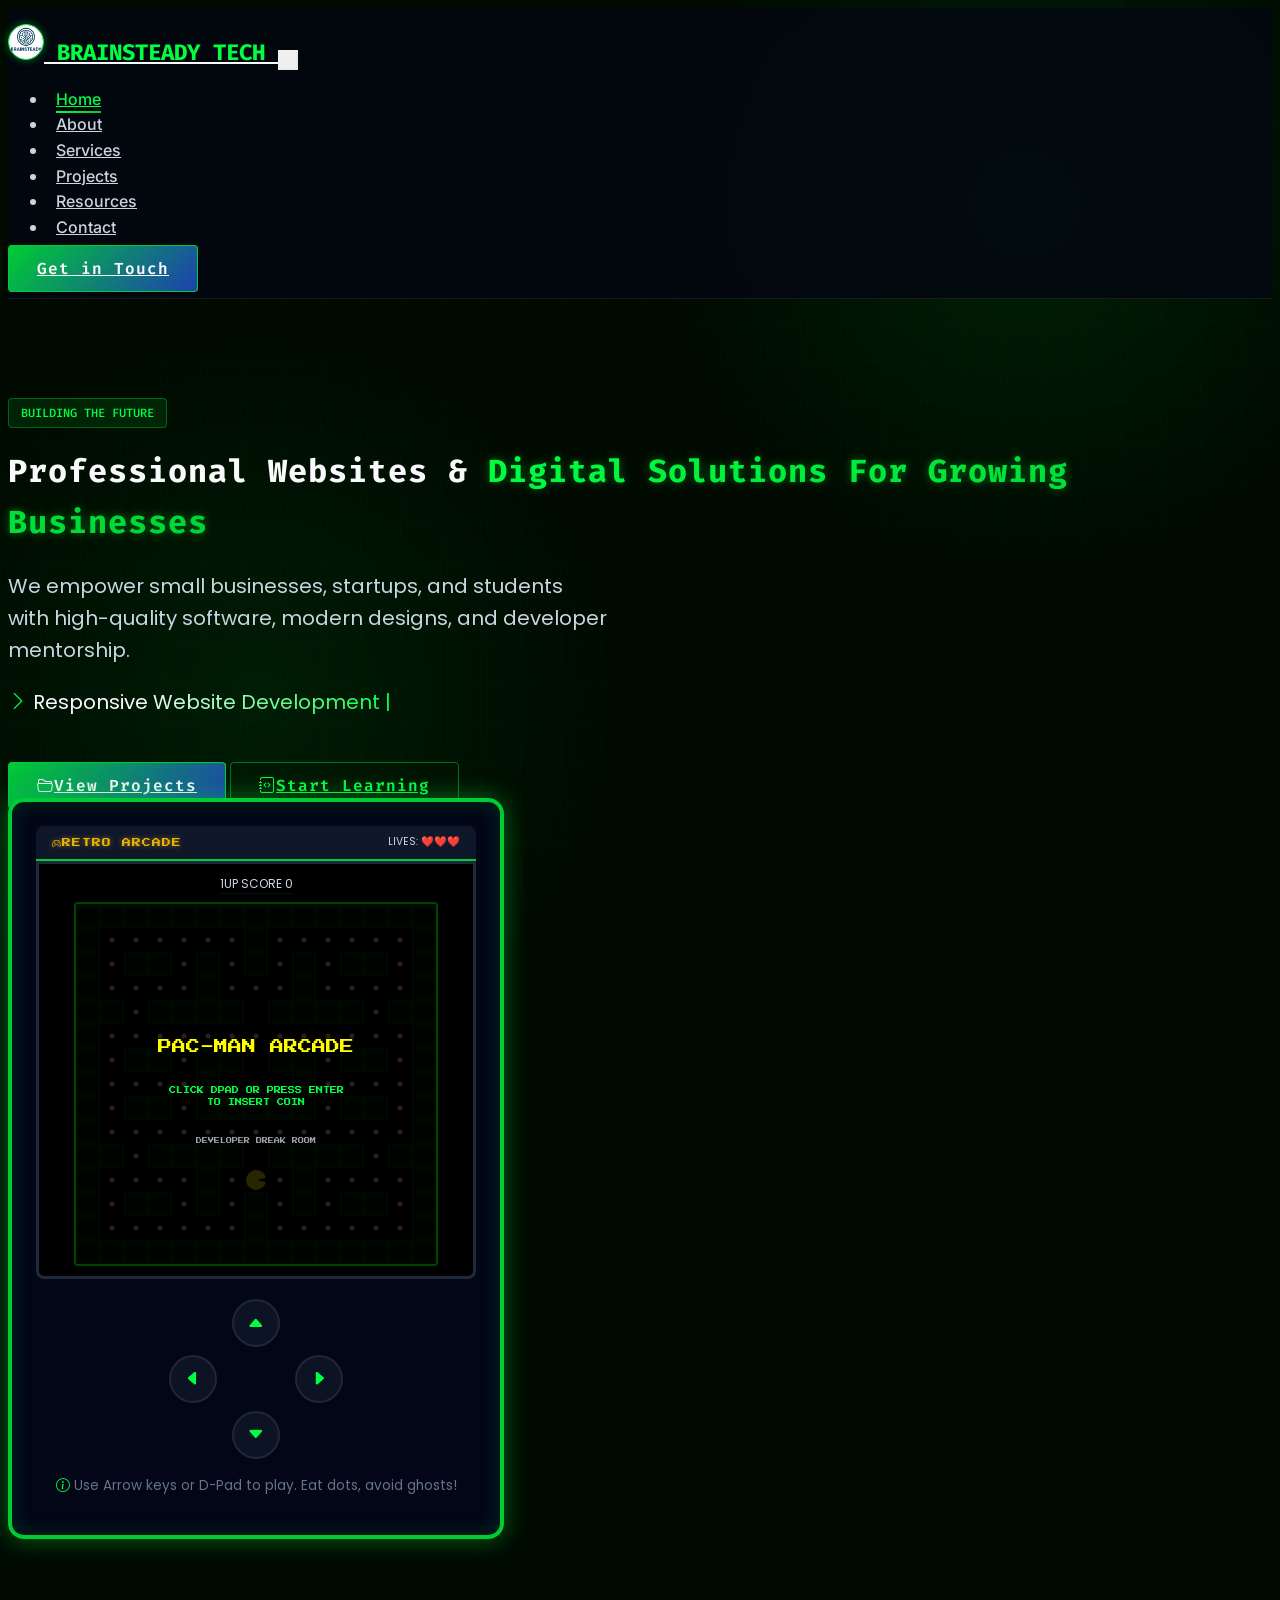
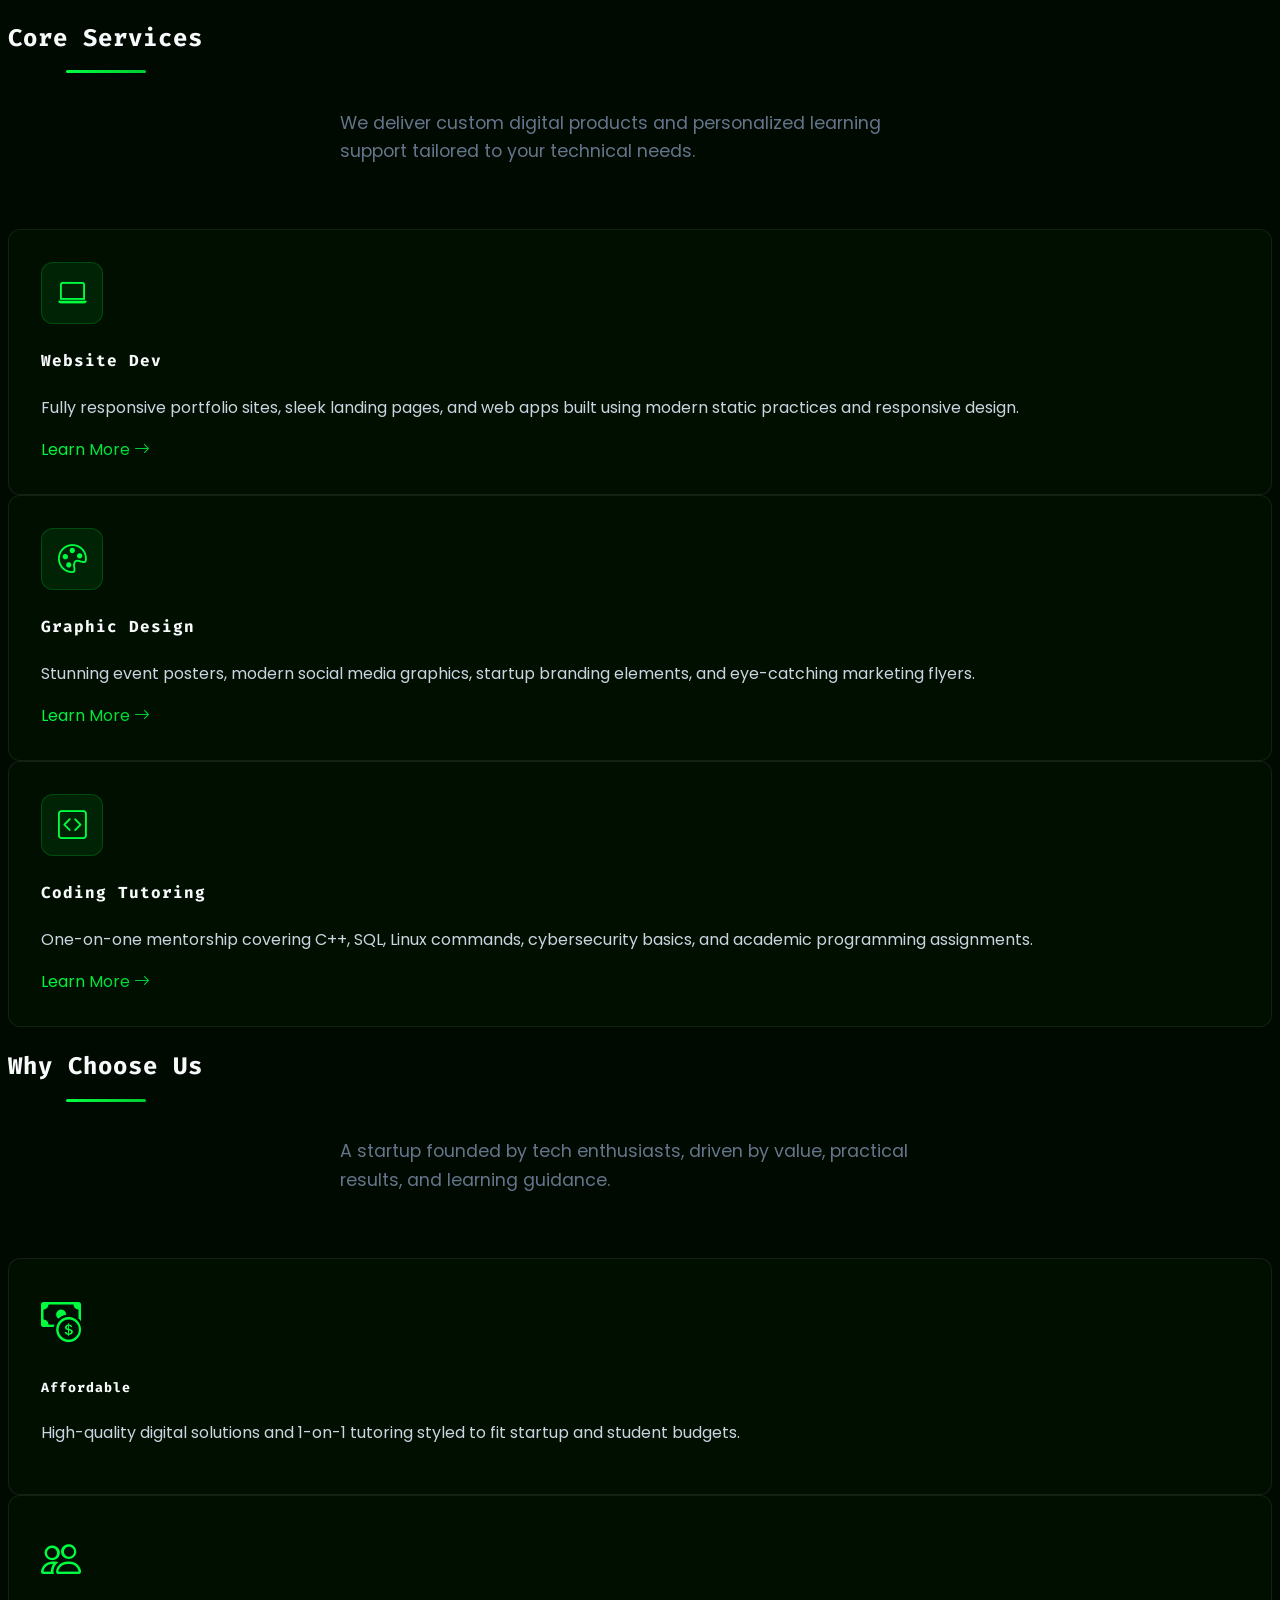
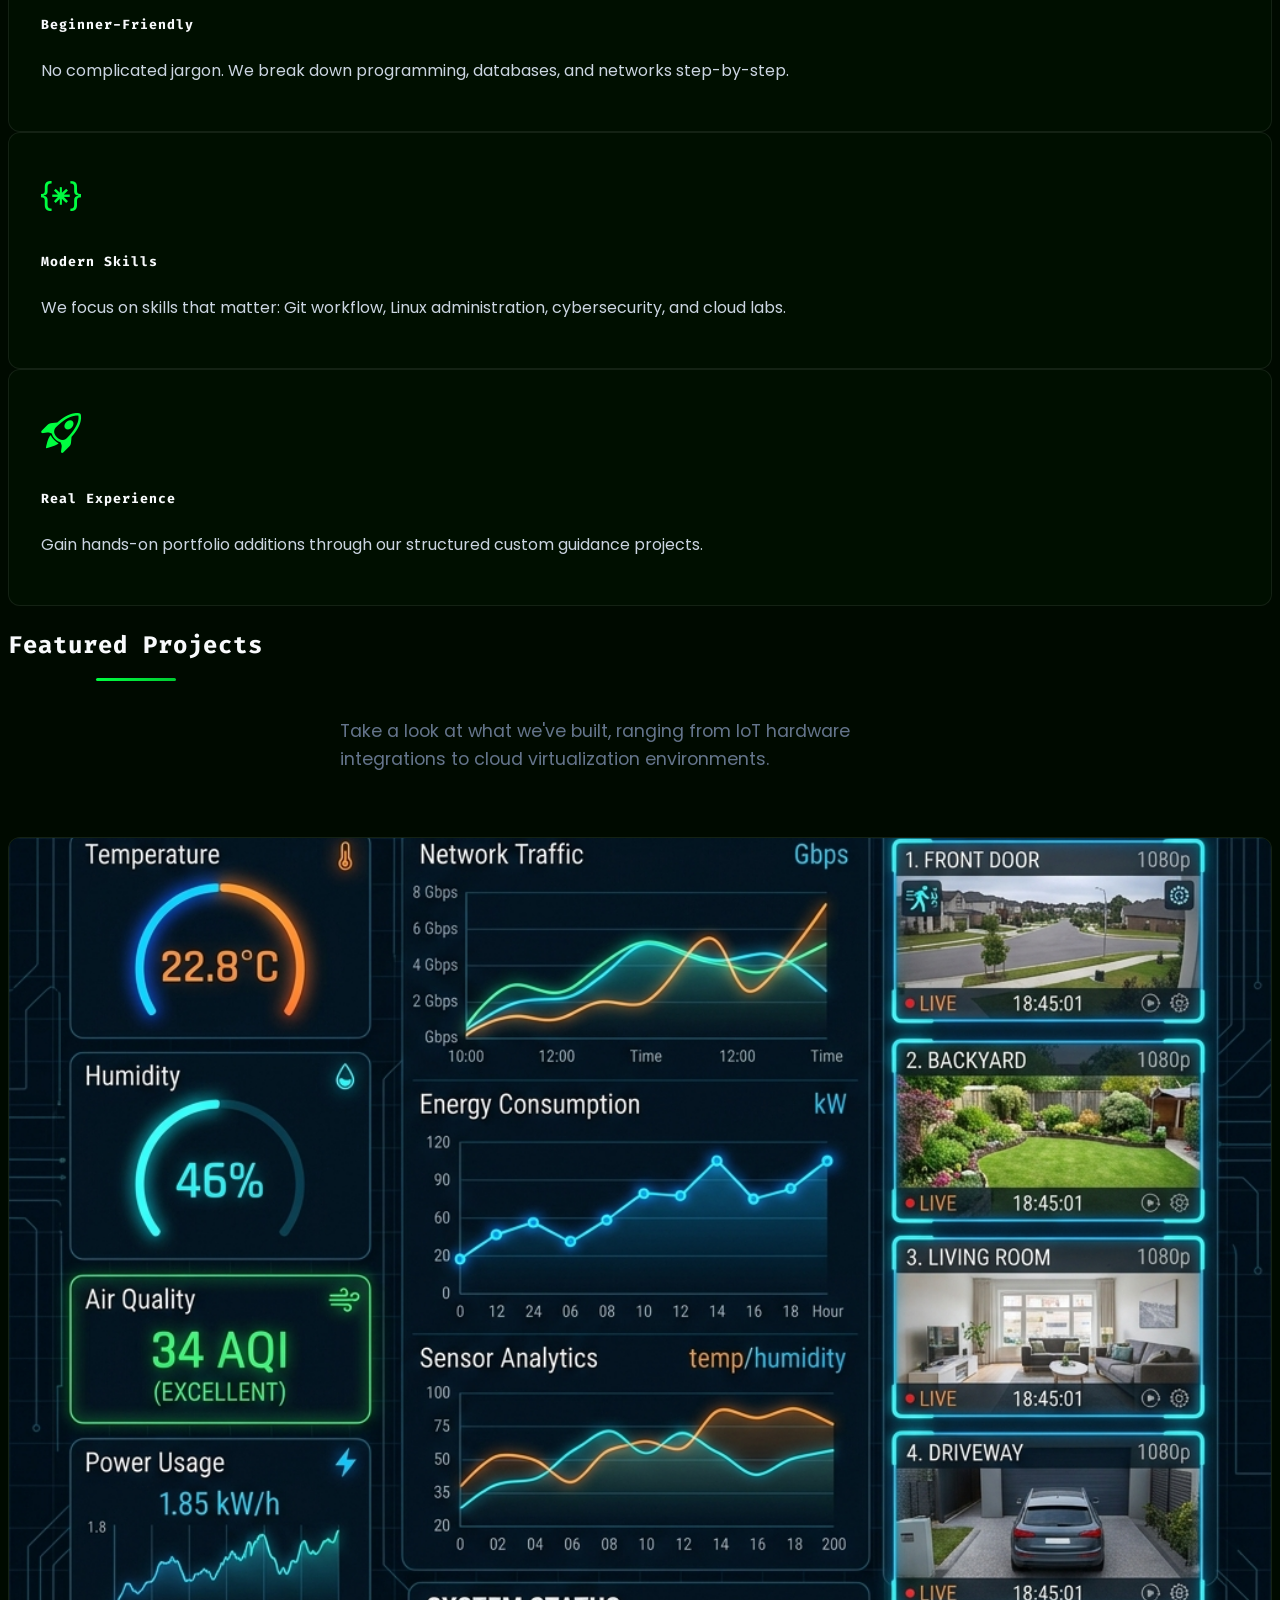
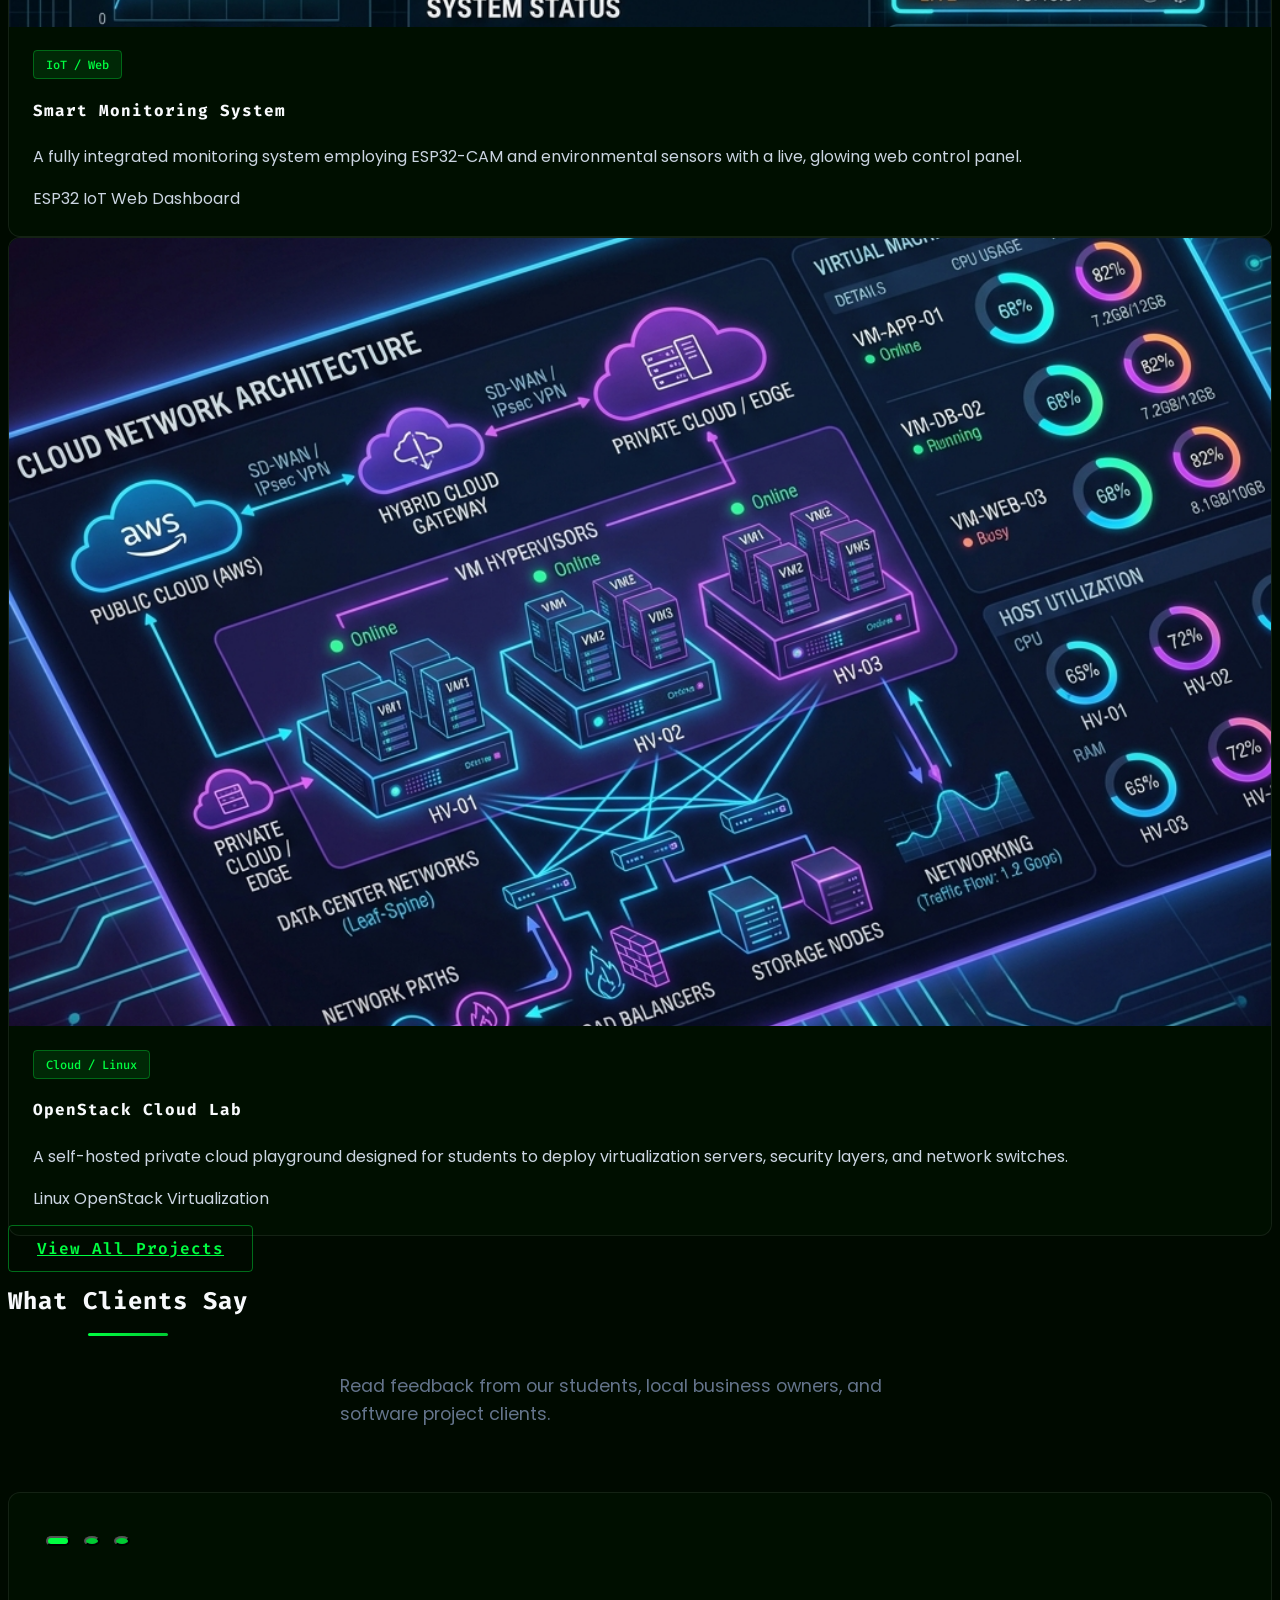
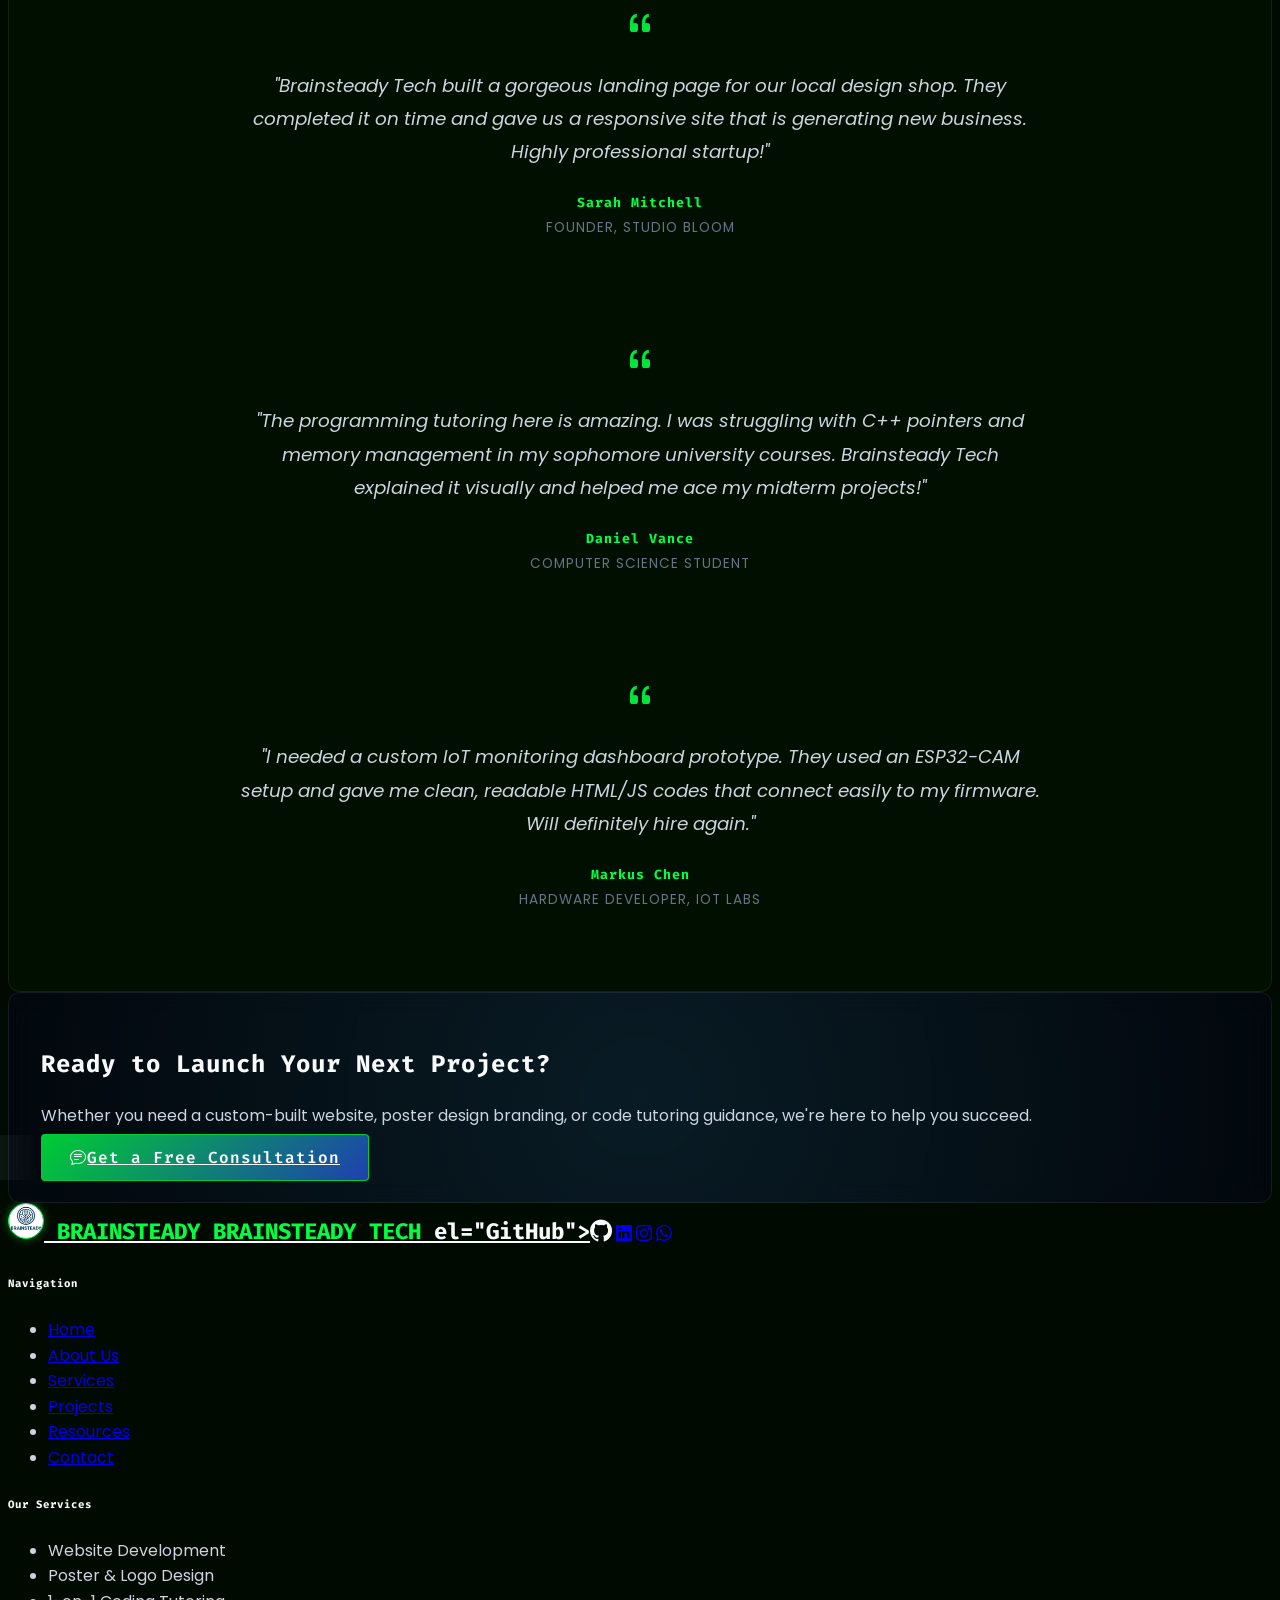
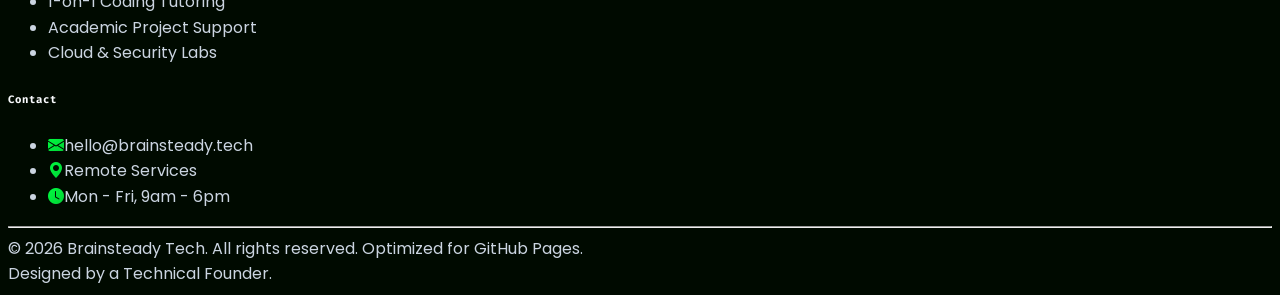
==== commit ec6b2194: "Update tagline to "Professional Websites & Digital Solutions For Growing Businesses"" ====
--- a/index.html
+++ b/index.html
@@ -4,7 +4,7 @@
 <head>
   <meta charset="UTF-8">
   <meta name="viewport" content="width=device-width, initial-scale=1.0">
-  <title>Brainsteady Tech — Building Tech Skills & Digital Solutions</title>
+  <title>Brainsteady Tech — Professional Websites & Digital Solutions For Growing Businesses</title>
 
   <!-- SEO Meta Tags -->
   <meta name="description"
@@ -15,7 +15,7 @@
 
   <!-- Favicon -->
   <link rel="icon" type="image/svg+xml"
-    href="data:image/svg+xml,%3Csvg xmlns='http://www.w3.org/2000/svg' viewBox='0 0 24 24' fill='%2300f0ff'%3E%3Cpath d='M12 2L2 22h20L12 2zm0 4l6.5 13H5.5L12 6zm-1 5v4h2v-4h-2zm0 5v2h2v-2h-2z'/%3E%3C/svg%3E">
+    href="data:image/svg+xml,%3Csvg xmlns='http://www.w3.org/2000/svg' viewBox='0 0 24 24' fill='%2300f0ff'%3E%3Cpath d='M12 2L2 22h20L12 2zm0 4l6.5 13H5.5L12 6zm-1 5v4h2v-4h-2zm0 5v2h2v-2h-2z'/%3[...]
 
   <!-- Bootstrap 5 CSS -->
   <link href="https://cdn.jsdelivr.net/npm/bootstrap@5.3.3/dist/css/bootstrap.min.css" rel="stylesheet">
@@ -84,7 +84,7 @@
         <div class="col-lg-6 reveal text-center text-lg-start">
           <span class="badge-tech mb-3">BUILDING THE FUTURE</span>
           <h1 class="display-4 fw-black mb-3">
-            Building Tech Skills & <span class="text-gradient-cyan-blue glow-text">Digital Solutions</span>
+            Professional Websites & <span class="text-gradient-cyan-blue glow-text">Digital Solutions For Growing Businesses</span>
           </h1>
           <div class="hero-subtitle">
             <p class="lead text-secondary">
@@ -488,4 +488,4 @@
   <script src="js/script.js"></script>
 </body>
 
-</html>+</html>
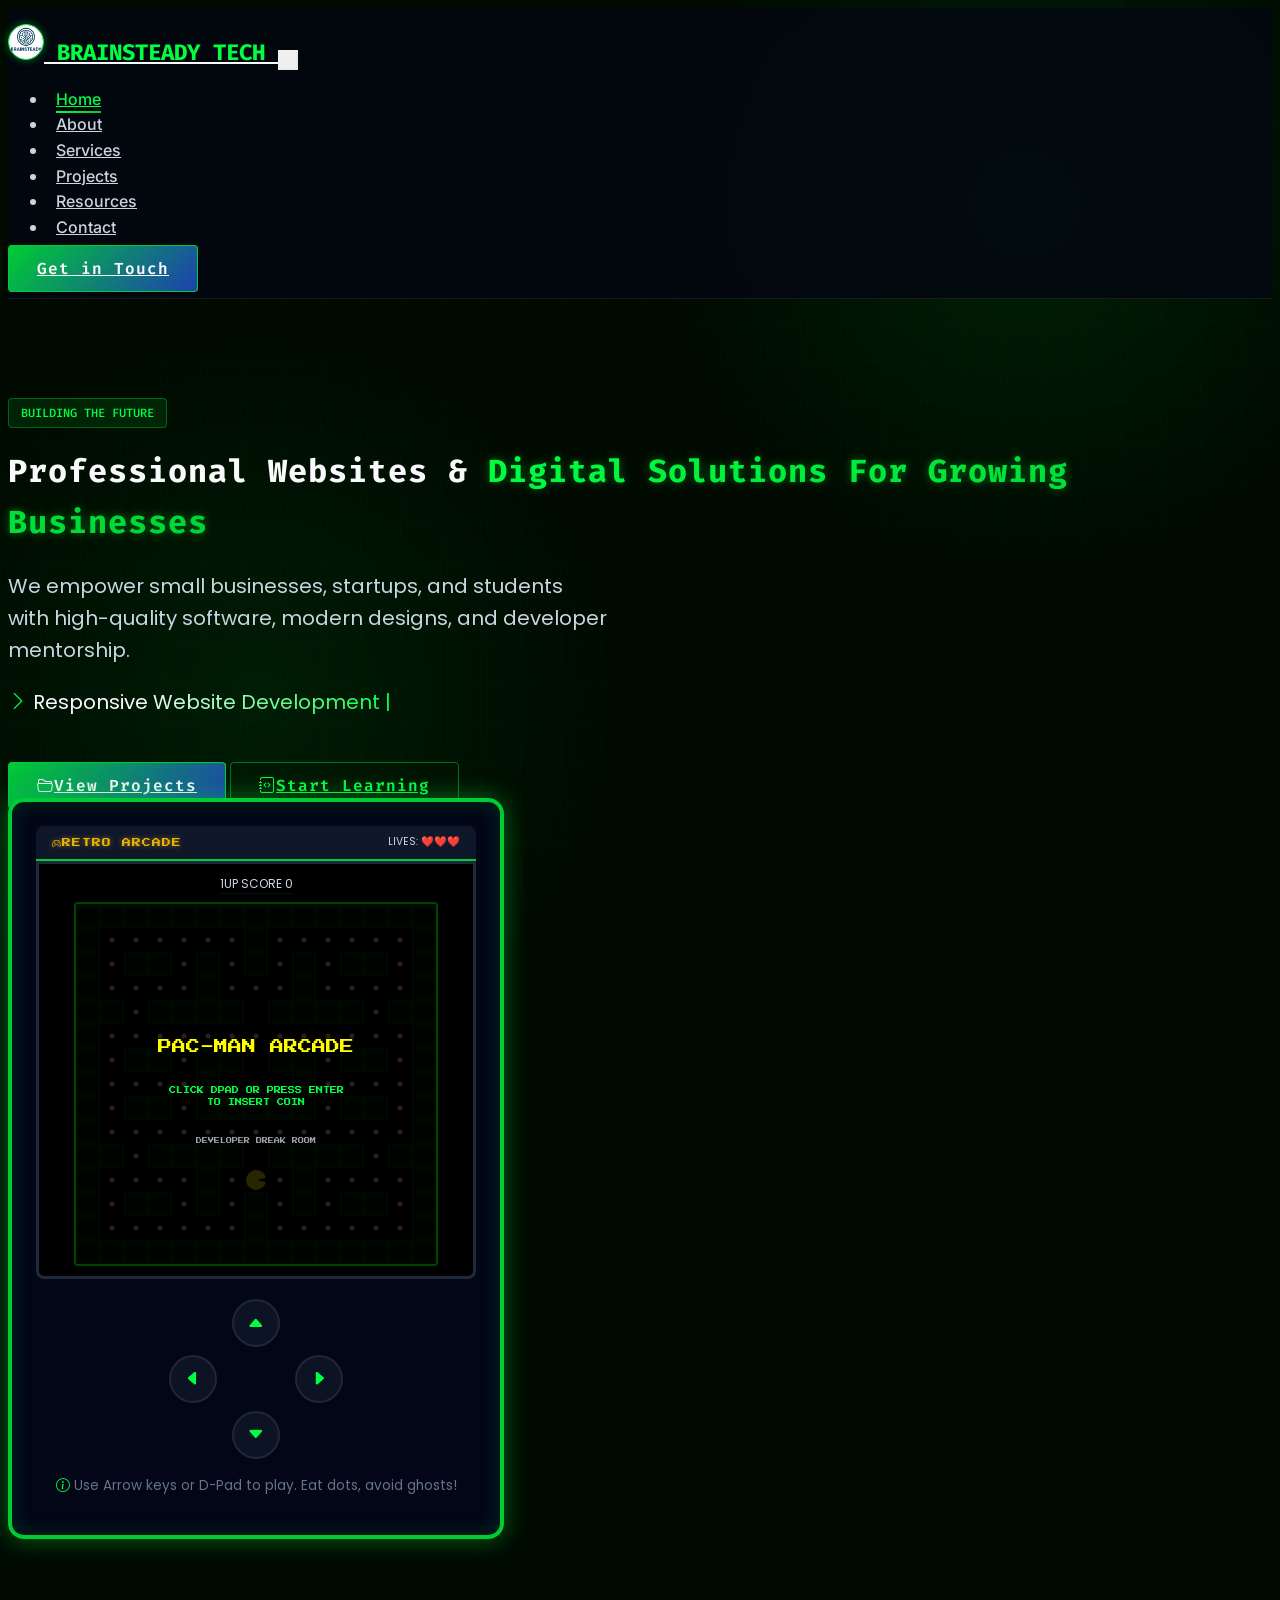
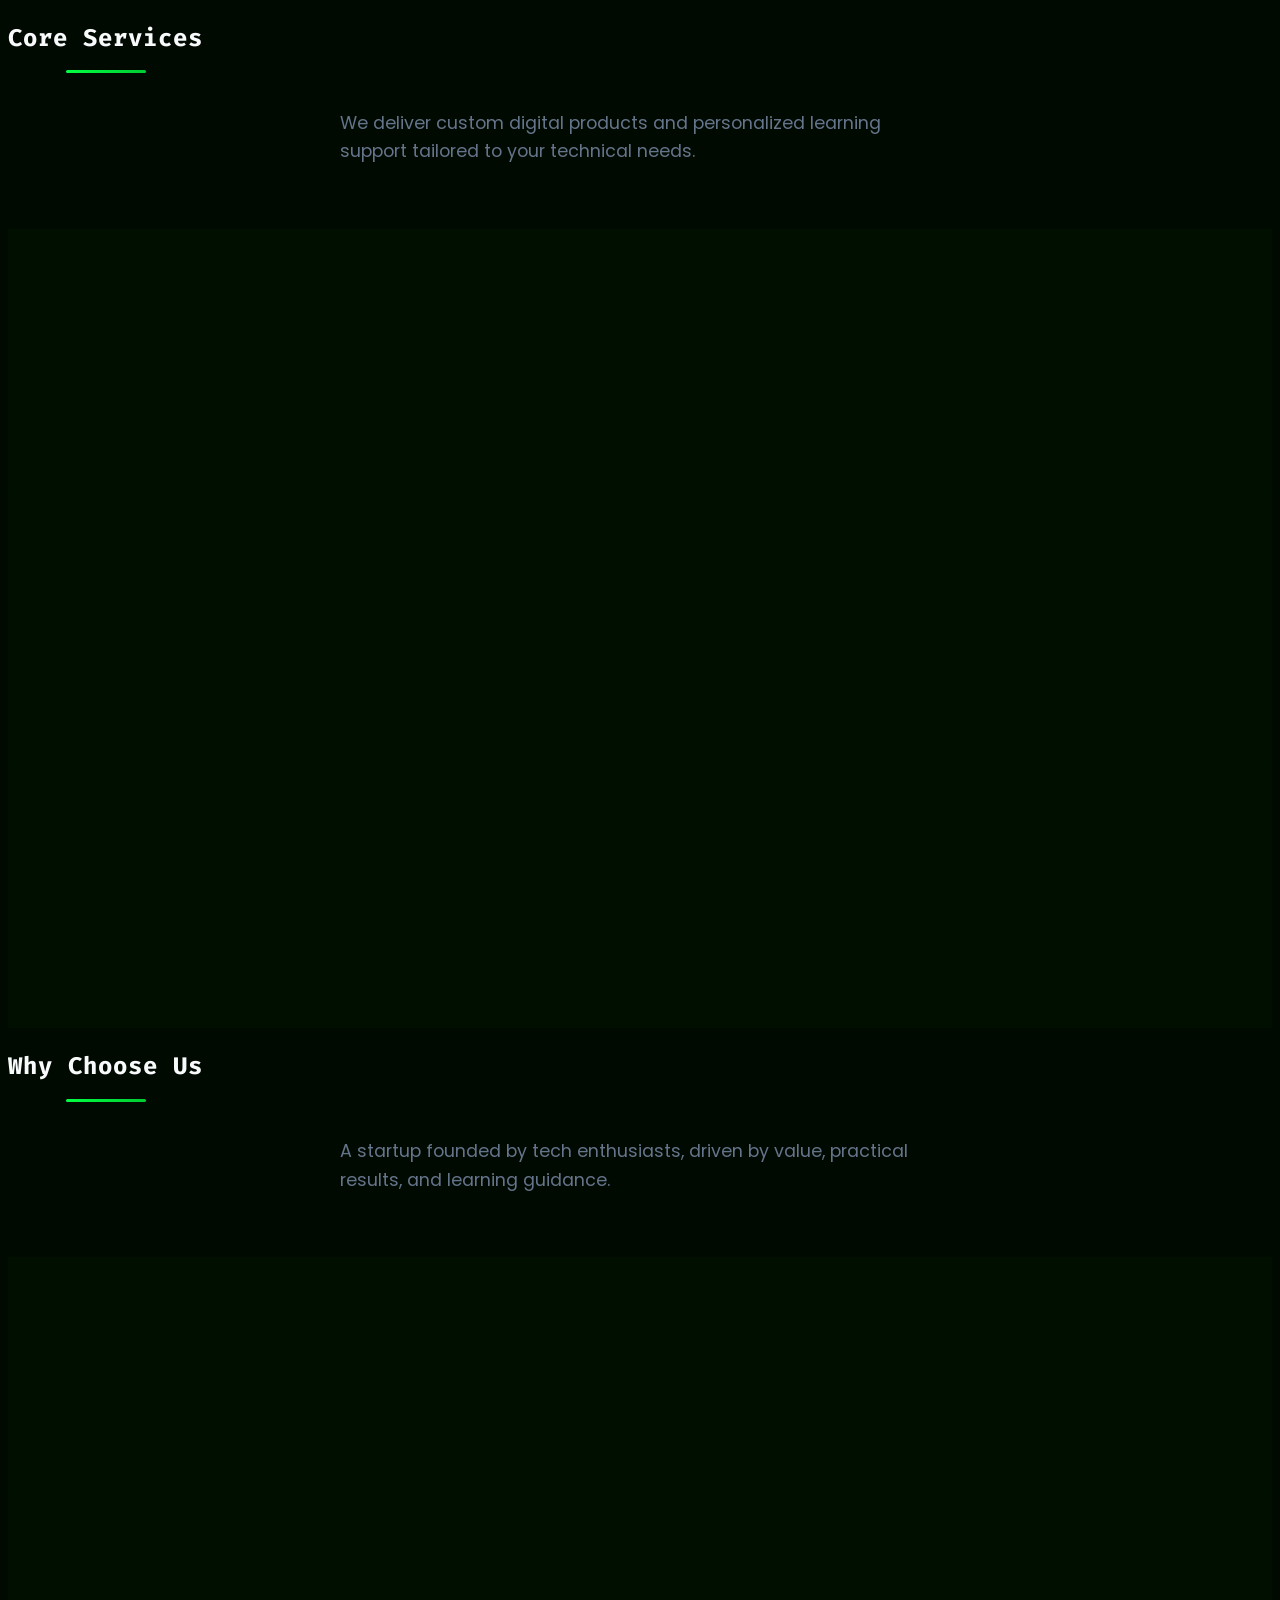
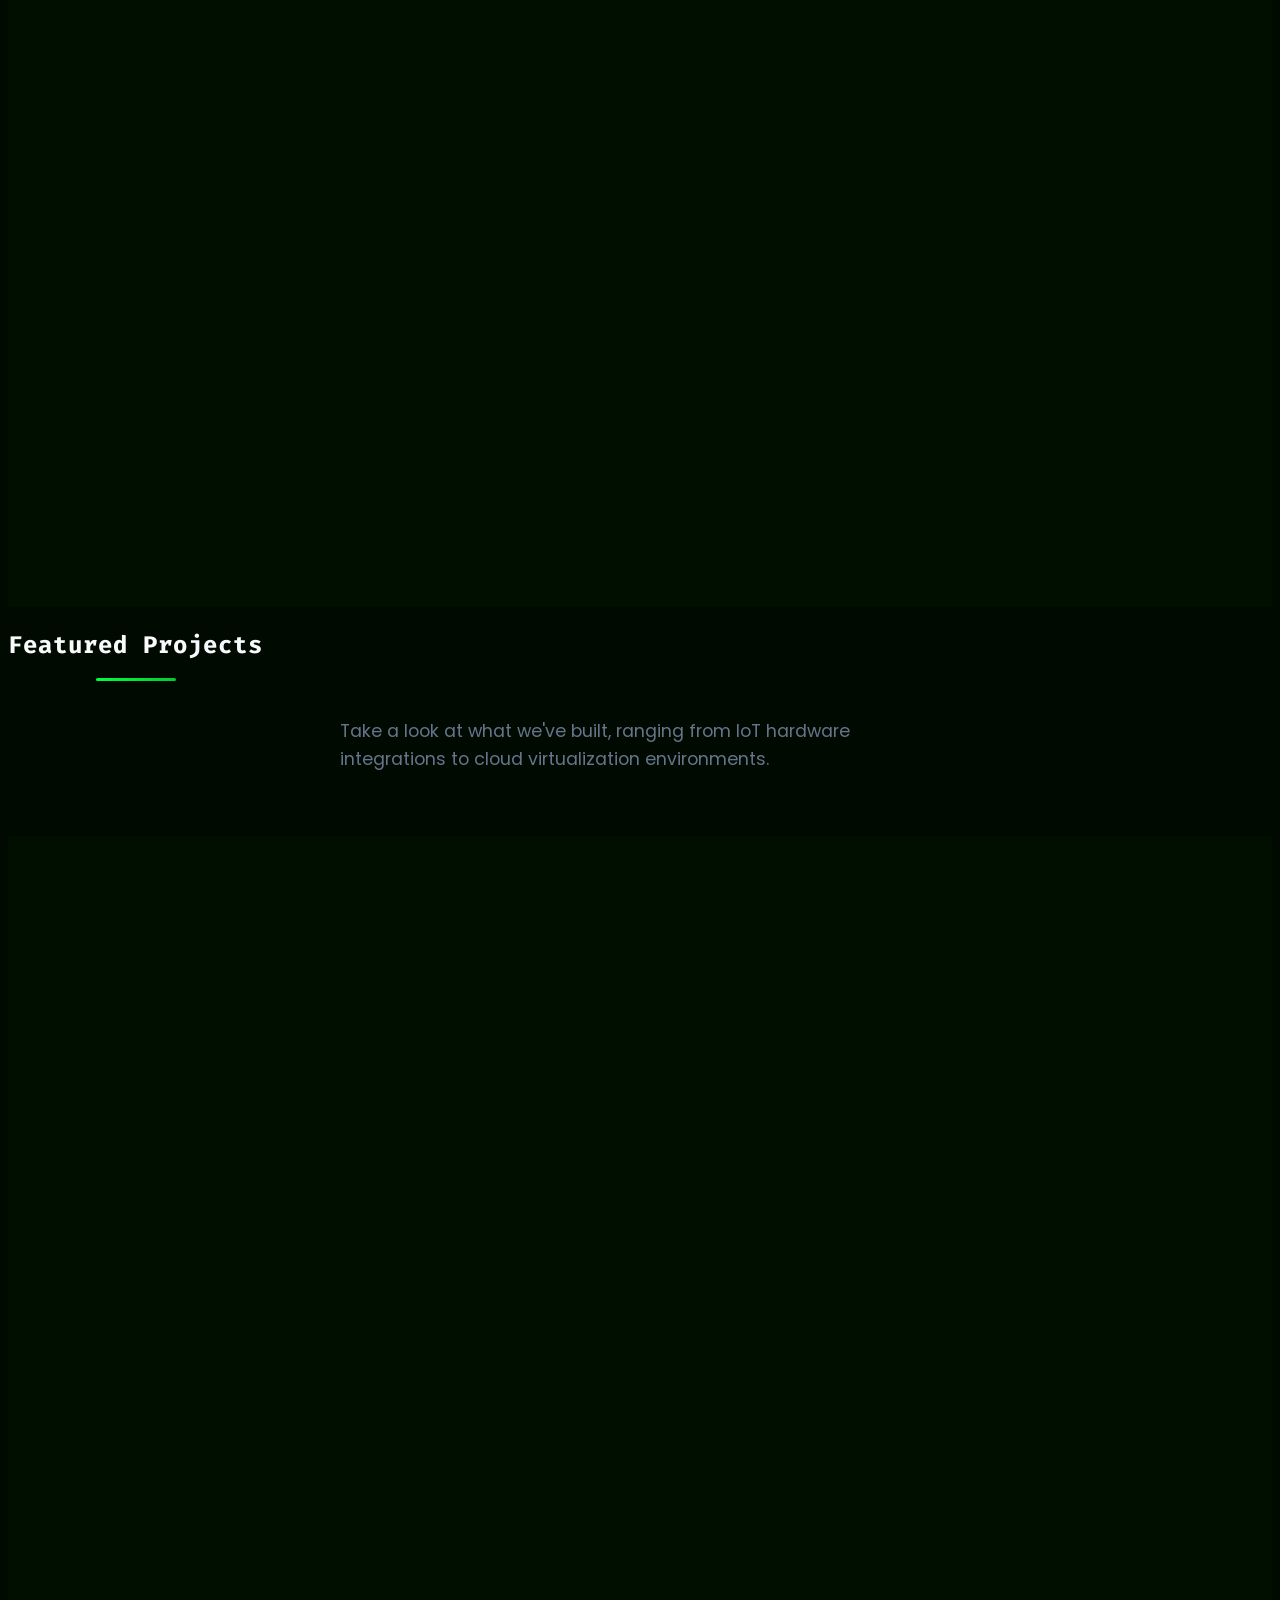
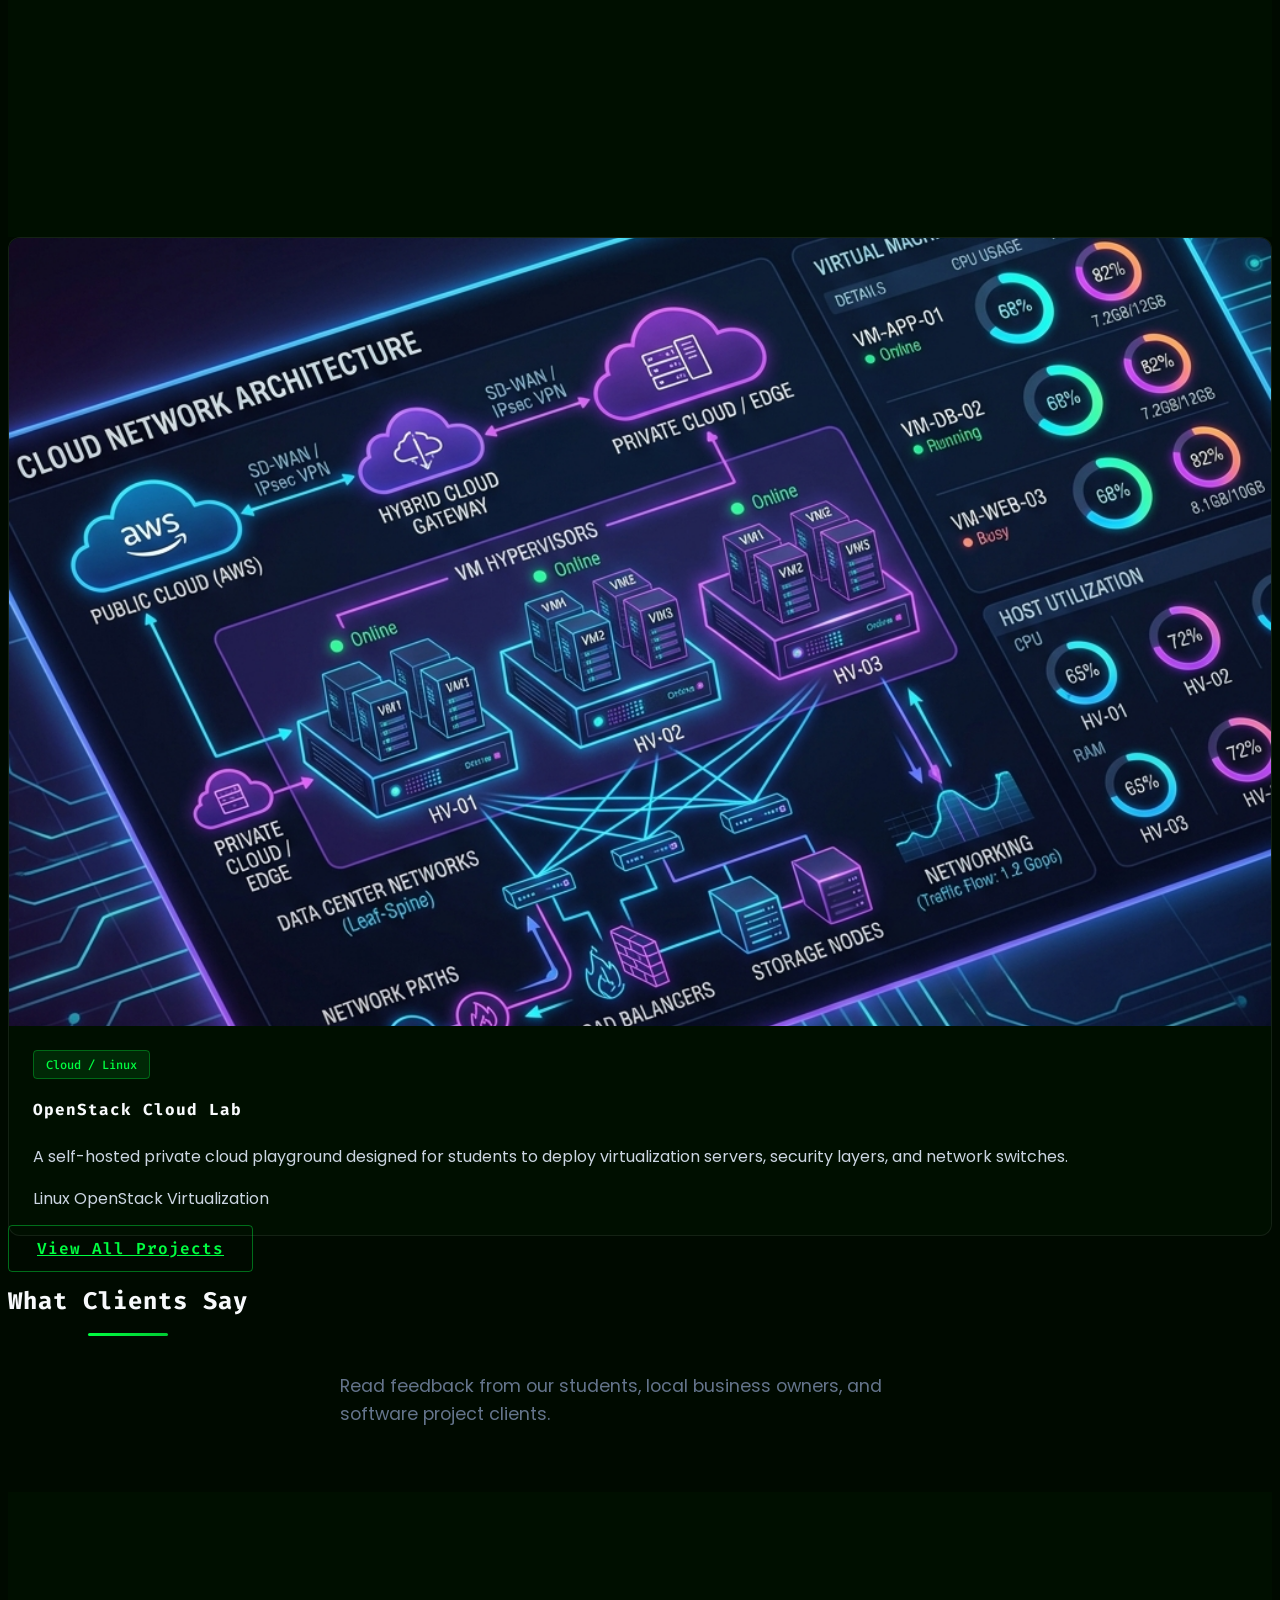
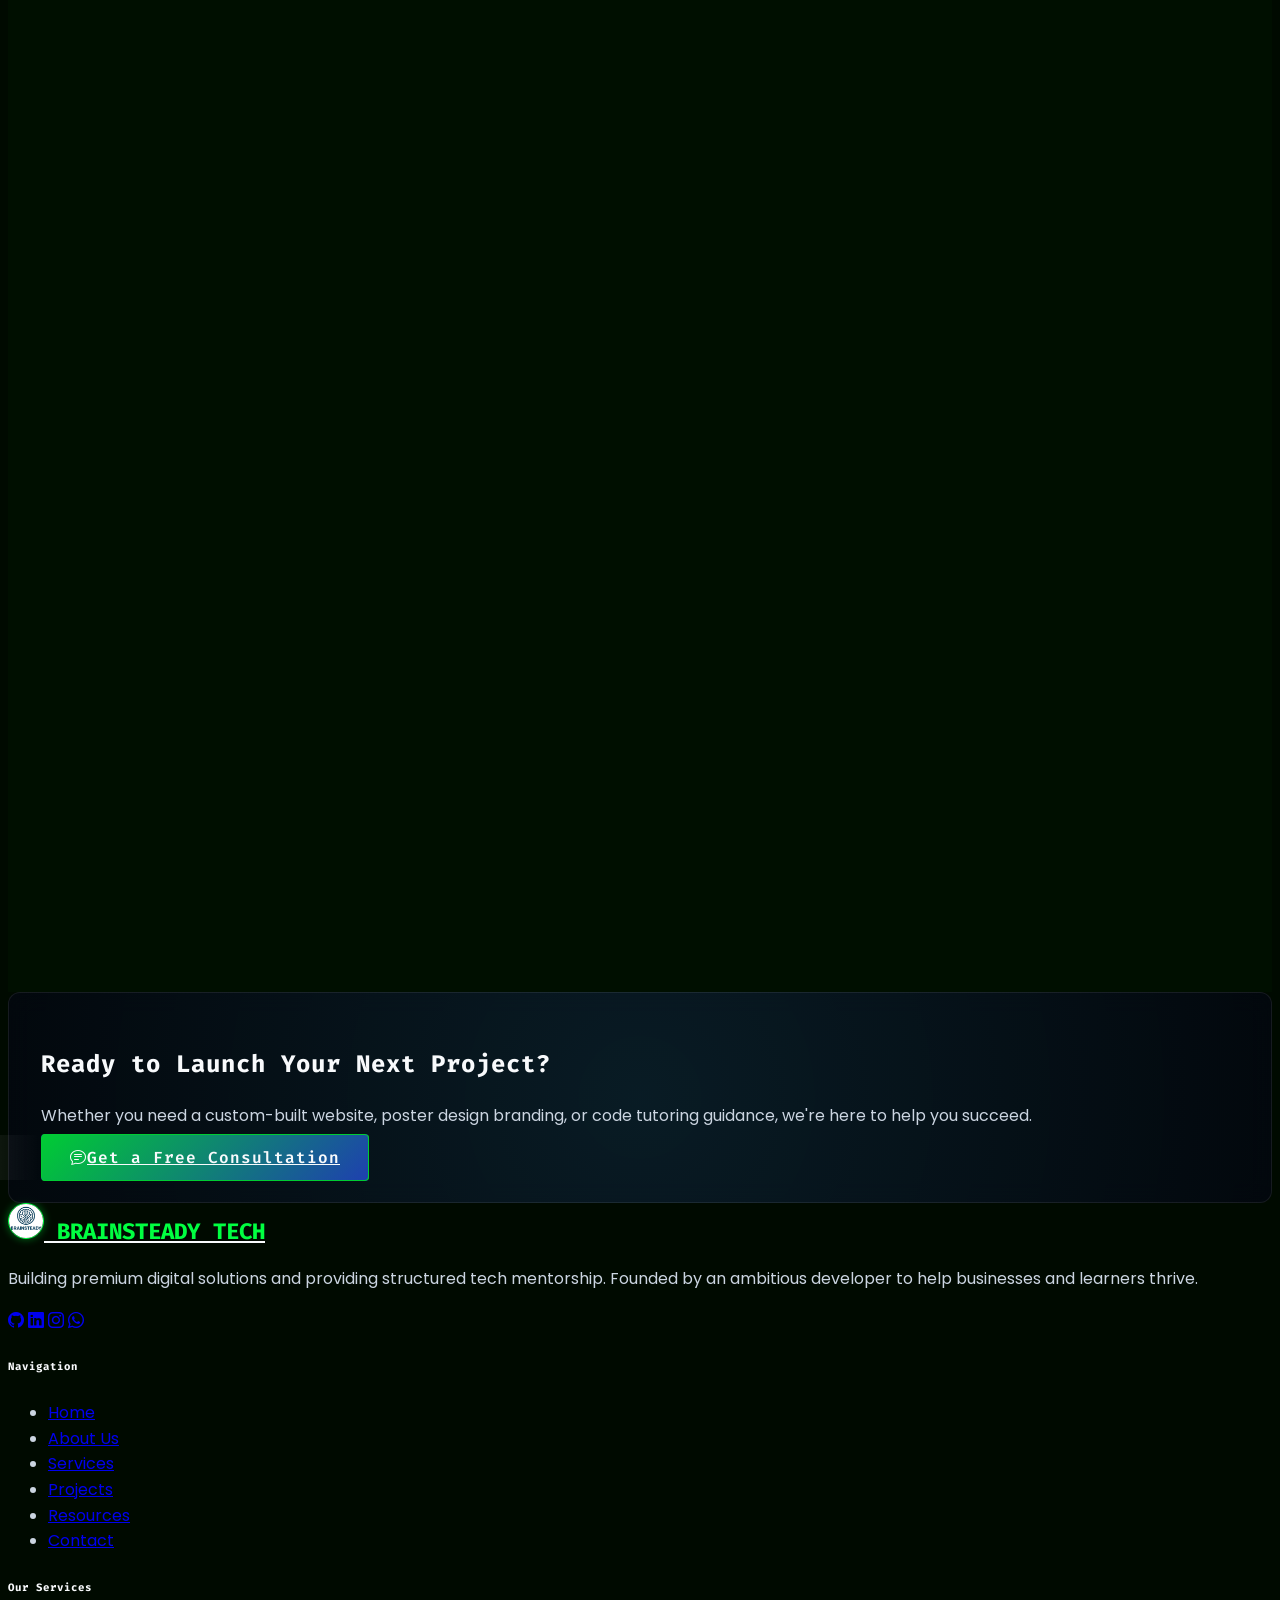
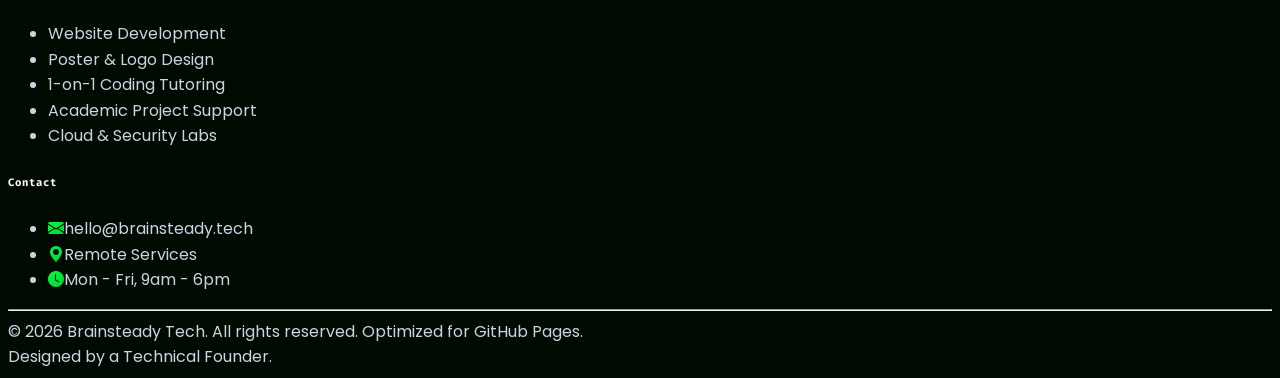
==== commit 3cc48bd5: "Fix broken footer HTML structure" ====
--- a/index.html
+++ b/index.html
@@ -419,60 +419,63 @@
         <div class="col-lg-4">
           <a class="navbar-brand d-flex align-items-center mb-3" href="index.html">
             <img src="images/logo.jpg" alt="Brainsteady Tech Logo" class="brand-logo me-2">
-            <span>BRAINSTEADY</span>
             <span>BRAINSTEADY TECH</span>
-            el="GitHub"><i class="bi bi-github"></i></a>
-          <a href="https://linkedin.com" target="_blank" class="text-secondary hover-cyan" aria-label="LinkedIn"><i
-              class="bi bi-linkedin"></i></a>
-          <a href="https://instagram.com" target="_blank" class="text-secondary hover-cyan" aria-label="Instagram"><i
-              class="bi bi-instagram"></i></a>
-          <a href="https://wa.me" target="_blank" class="text-secondary hover-cyan" aria-label="WhatsApp"><i
-              class="bi bi-whatsapp"></i></a>
-        </div>
-      </div>
-      <!-- Quick Navigation -->
-      <div class="col-md-4 col-lg-3 offset-lg-1">
-        <h6 class="text-uppercase fw-bold text-light mb-3">Navigation</h6>
-        <ul class="list-unstyled d-flex flex-column gap-2 small">
-          <li><a href="index.html" class="text-secondary text-decoration-none hover-cyan">Home</a></li>
-          <li><a href="about.html" class="text-secondary text-decoration-none hover-cyan">About Us</a></li>
-          <li><a href="services.html" class="text-secondary text-decoration-none hover-cyan">Services</a></li>
-          <li><a href="projects.html" class="text-secondary text-decoration-none hover-cyan">Projects</a></li>
-          <li><a href="resources.html" class="text-secondary text-decoration-none hover-cyan">Resources</a></li>
-          <li><a href="contact.html" class="text-secondary text-decoration-none hover-cyan">Contact</a></li>
-        </ul>
-      </div>
-      <!-- Services list -->
-      <div class="col-md-4 col-lg-2">
-        <h6 class="text-uppercase fw-bold text-light mb-3">Our Services</h6>
-        <ul class="list-unstyled d-flex flex-column gap-2 small text-muted">
-          <li>Website Development</li>
-          <li>Poster & Logo Design</li>
-          <li>1-on-1 Coding Tutoring</li>
-          <li>Academic Project Support</li>
-          <li>Cloud & Security Labs</li>
-        </ul>
-      </div>
-      <!-- Contact placeholder -->
-      <div class="col-md-4 col-lg-2">
-        <h6 class="text-uppercase fw-bold text-light mb-3">Contact</h6>
-        <ul class="list-unstyled d-flex flex-column gap-2 small">
-          <li class="text-muted"><i class="bi bi-envelope-fill me-2 text-gradient-cyan-blue"></i>hello@brainsteady.tech
-          </li>
-          <li class="text-muted"><i class="bi bi-geo-alt-fill me-2 text-gradient-cyan-blue"></i>Remote Services</li>
-          <li class="text-muted"><i class="bi bi-clock-fill me-2 text-gradient-cyan-blue"></i>Mon - Fri, 9am - 6pm</li>
-        </ul>
-      </div>
-    </div>
-    <hr class="border-secondary border-opacity-10 my-4">
-    <div class="row align-items-center">
-      <div class="col-md-6 text-center text-md-start small text-muted">
-        &copy; 2026 Brainsteady Tech. All rights reserved. Optimized for GitHub Pages.
-      </div>
-      <div class="col-md-6 text-center text-md-end small text-muted mt-2 mt-md-0">
-        Designed by a Technical Founder.
-      </div>
-    </div>
+          </a>
+          <p class="small text-muted">
+            Building premium digital solutions and providing structured tech mentorship. Founded by an ambitious developer to help businesses and learners thrive.
+          </p>
+          <div class="d-flex gap-3 fs-5 mt-3">
+            <a href="https://github.com" target="_blank" class="text-secondary hover-cyan" aria-label="GitHub"><i class="bi bi-github"></i></a>
+            <a href="https://linkedin.com" target="_blank" class="text-secondary hover-cyan" aria-label="LinkedIn"><i
+                class="bi bi-linkedin"></i></a>
+            <a href="https://instagram.com" target="_blank" class="text-secondary hover-cyan" aria-label="Instagram"><i
+                class="bi bi-instagram"></i></a>
+            <a href="https://wa.me" target="_blank" class="text-secondary hover-cyan" aria-label="WhatsApp"><i
+                class="bi bi-whatsapp"></i></a>
+          </div>
+        </div>
+        <!-- Quick Navigation -->
+        <div class="col-md-4 col-lg-3 offset-lg-1">
+          <h6 class="text-uppercase fw-bold text-light mb-3">Navigation</h6>
+          <ul class="list-unstyled d-flex flex-column gap-2 small">
+            <li><a href="index.html" class="text-secondary text-decoration-none hover-cyan">Home</a></li>
+            <li><a href="about.html" class="text-secondary text-decoration-none hover-cyan">About Us</a></li>
+            <li><a href="services.html" class="text-secondary text-decoration-none hover-cyan">Services</a></li>
+            <li><a href="projects.html" class="text-secondary text-decoration-none hover-cyan">Projects</a></li>
+            <li><a href="resources.html" class="text-secondary text-decoration-none hover-cyan">Resources</a></li>
+            <li><a href="contact.html" class="text-secondary text-decoration-none hover-cyan">Contact</a></li>
+          </ul>
+        </div>
+        <!-- Services list -->
+        <div class="col-md-4 col-lg-2">
+          <h6 class="text-uppercase fw-bold text-light mb-3">Our Services</h6>
+          <ul class="list-unstyled d-flex flex-column gap-2 small text-muted">
+            <li>Website Development</li>
+            <li>Poster & Logo Design</li>
+            <li>1-on-1 Coding Tutoring</li>
+            <li>Academic Project Support</li>
+            <li>Cloud & Security Labs</li>
+          </ul>
+        </div>
+        <!-- Contact placeholder -->
+        <div class="col-md-4 col-lg-2">
+          <h6 class="text-uppercase fw-bold text-light mb-3">Contact</h6>
+          <ul class="list-unstyled d-flex flex-column gap-2 small">
+            <li class="text-muted"><i class="bi bi-envelope-fill me-2 text-gradient-cyan-blue"></i>hello@brainsteady.tech</li>
+            <li class="text-muted"><i class="bi bi-geo-alt-fill me-2 text-gradient-cyan-blue"></i>Remote Services</li>
+            <li class="text-muted"><i class="bi bi-clock-fill me-2 text-gradient-cyan-blue"></i>Mon - Fri, 9am - 6pm</li>
+          </ul>
+        </div>
+      </div>
+      <hr class="border-secondary border-opacity-10 my-4">
+      <div class="row align-items-center">
+        <div class="col-md-6 text-center text-md-start small text-muted">
+          &copy; 2026 Brainsteady Tech. All rights reserved. Optimized for GitHub Pages.
+        </div>
+        <div class="col-md-6 text-center text-md-end small text-muted mt-2 mt-md-0">
+          Designed by a Technical Founder.
+        </div>
+      </div>
     </div>
   </footer>
 
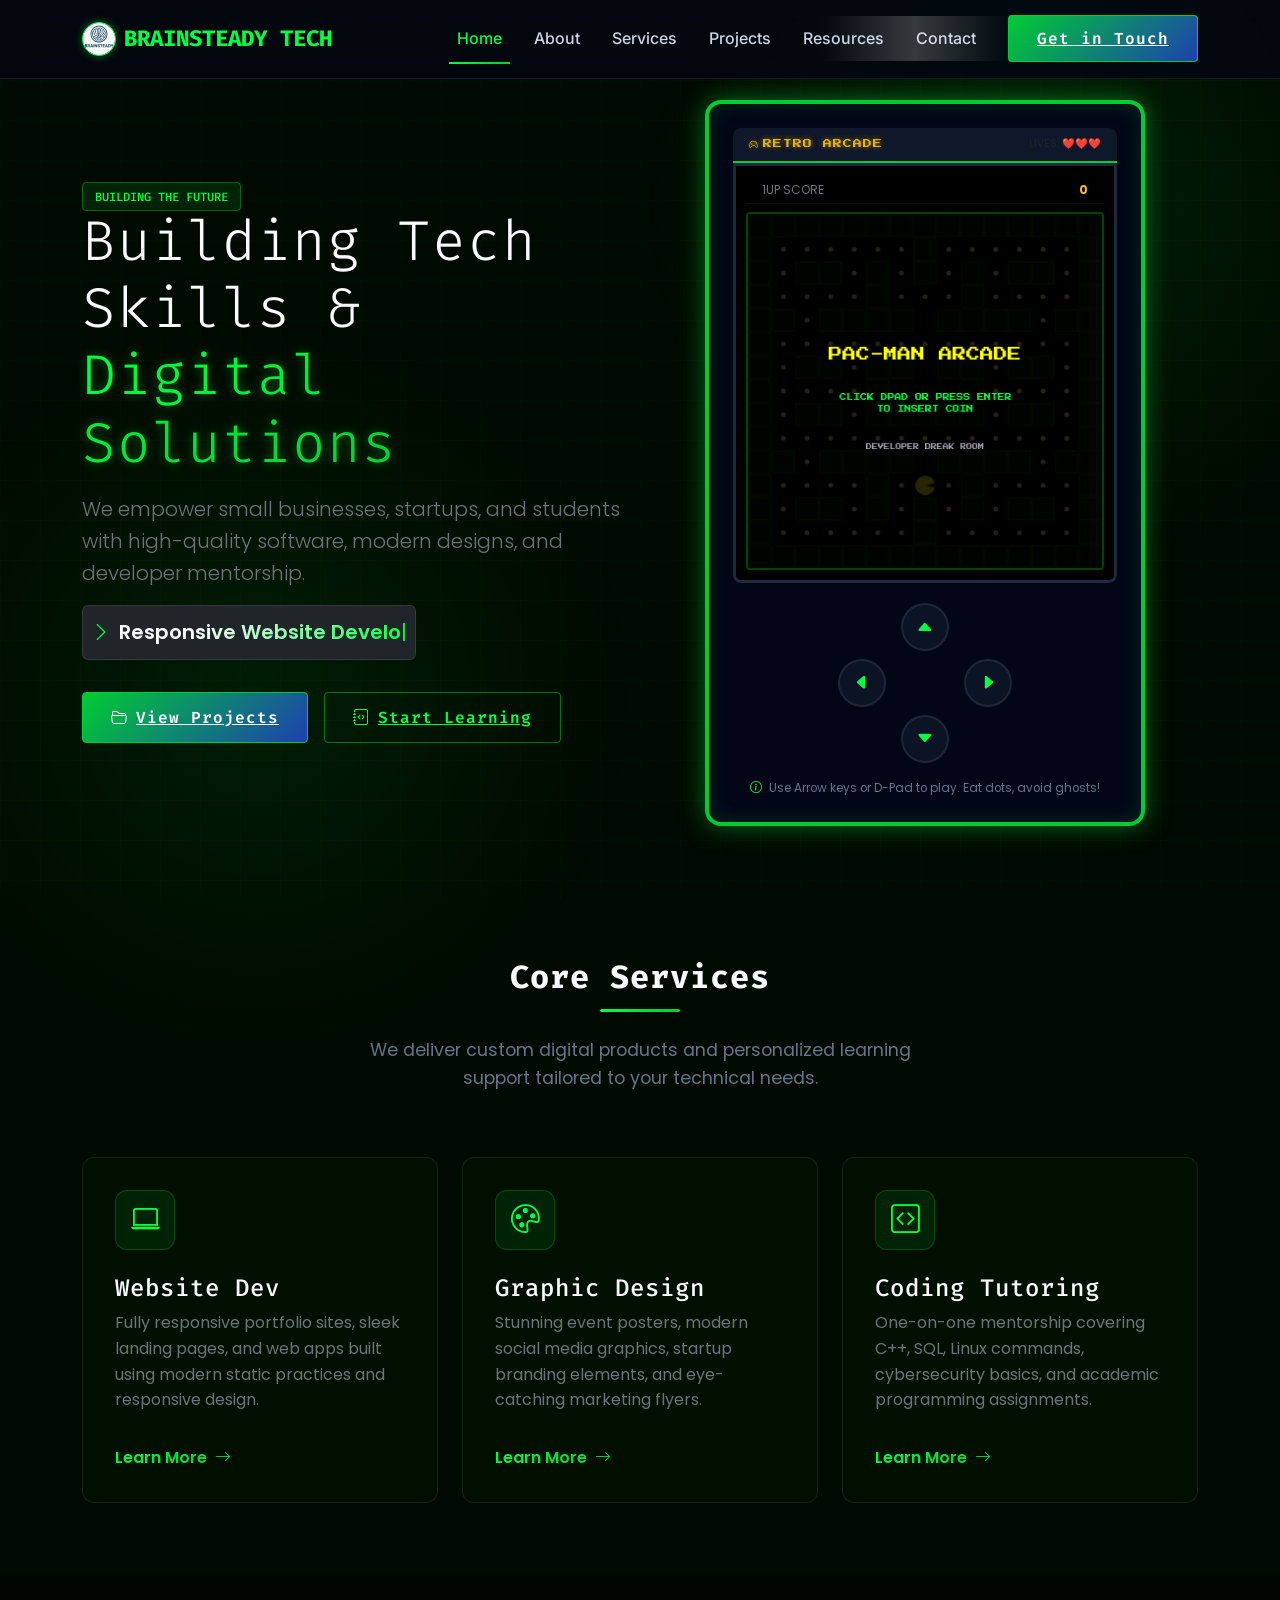
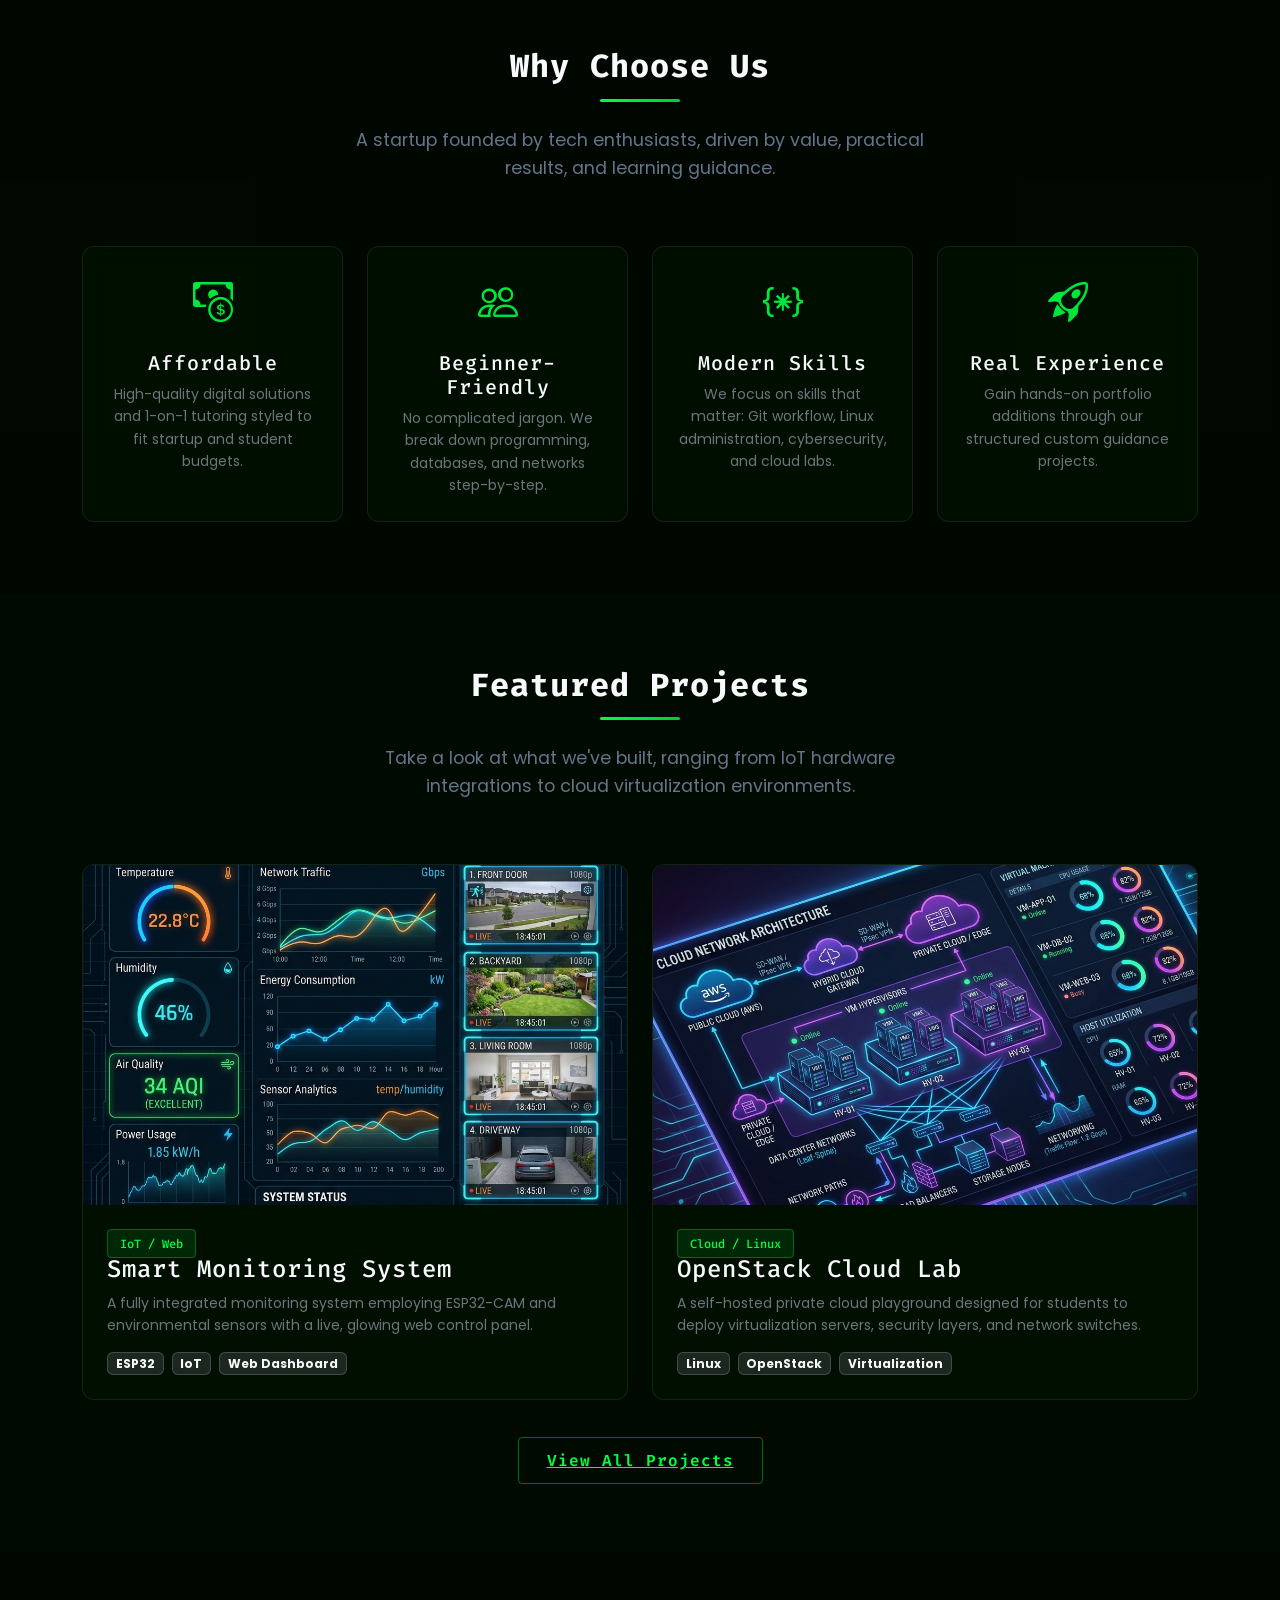
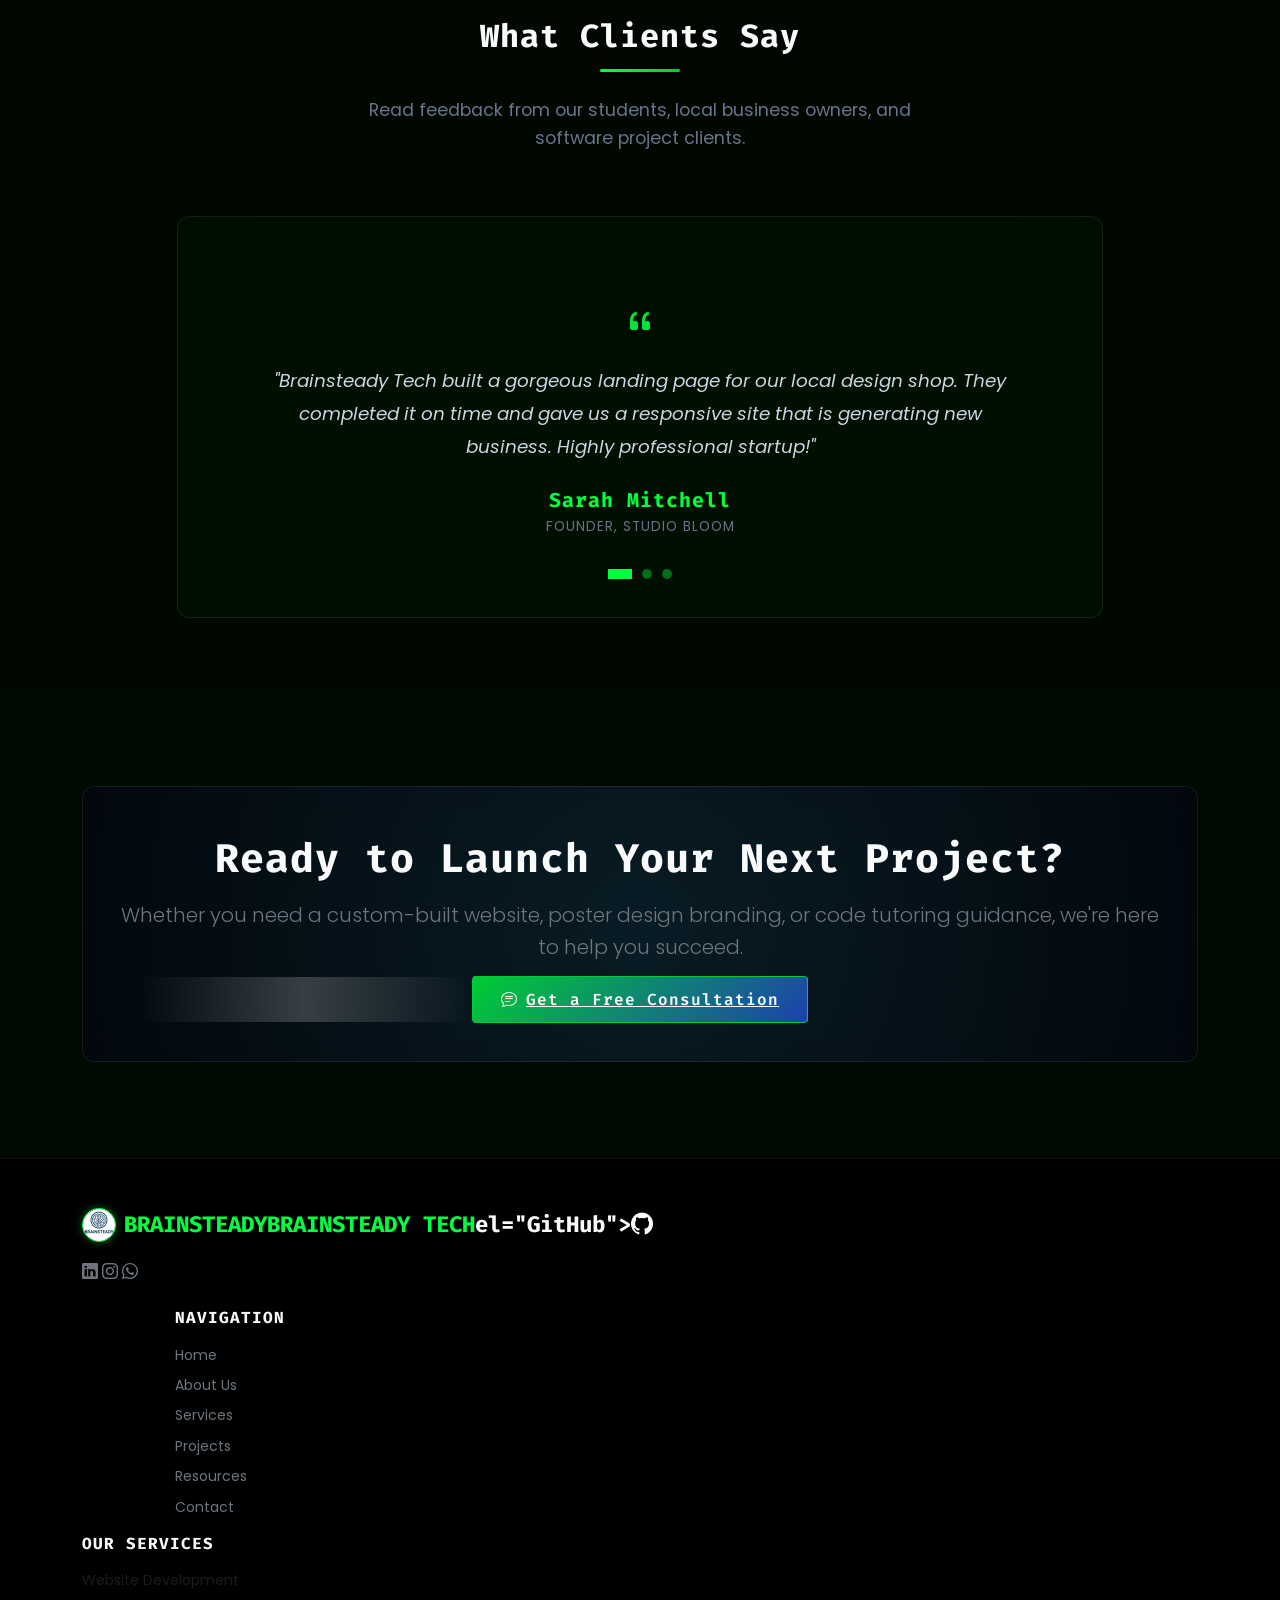
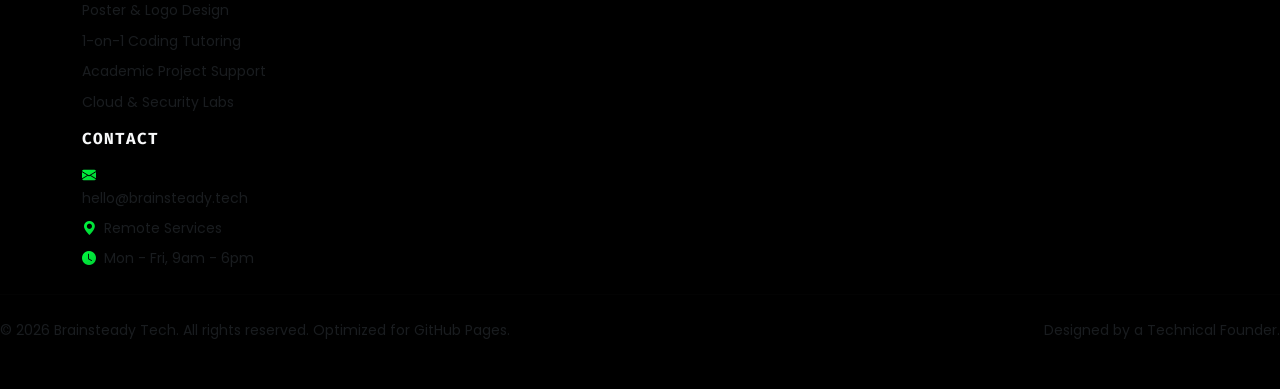
==== commit cc698e5f: "Update title and footer content in index.html" ====
--- a/index.html
+++ b/index.html
@@ -4,7 +4,7 @@
 <head>
   <meta charset="UTF-8">
   <meta name="viewport" content="width=device-width, initial-scale=1.0">
-  <title>Brainsteady Tech — Professional Websites & Digital Solutions For Growing Businesses</title>
+  <title>Brainsteady Tech — Building Tech Skills & Digital Solutions</title>
 
   <!-- SEO Meta Tags -->
   <meta name="description"
@@ -15,7 +15,7 @@
 
   <!-- Favicon -->
   <link rel="icon" type="image/svg+xml"
-    href="data:image/svg+xml,%3Csvg xmlns='http://www.w3.org/2000/svg' viewBox='0 0 24 24' fill='%2300f0ff'%3E%3Cpath d='M12 2L2 22h20L12 2zm0 4l6.5 13H5.5L12 6zm-1 5v4h2v-4h-2zm0 5v2h2v-2h-2z'/%3[...]
+    href="data:image/svg+xml,%3Csvg xmlns='http://www.w3.org/2000/svg' viewBox='0 0 24 24' fill='%2300f0ff'%3E%3Cpath d='M12 2L2 22h20L12 2zm0 4l6.5 13H5.5L12 6zm-1 5v4h2v-4h-2zm0 5v2h2v-2h-2z'/%3E%3C/svg%3E">
 
   <!-- Bootstrap 5 CSS -->
   <link href="https://cdn.jsdelivr.net/npm/bootstrap@5.3.3/dist/css/bootstrap.min.css" rel="stylesheet">
@@ -84,7 +84,7 @@
         <div class="col-lg-6 reveal text-center text-lg-start">
           <span class="badge-tech mb-3">BUILDING THE FUTURE</span>
           <h1 class="display-4 fw-black mb-3">
-            Professional Websites & <span class="text-gradient-cyan-blue glow-text">Digital Solutions For Growing Businesses</span>
+            Building Tech Skills & <span class="text-gradient-cyan-blue glow-text">Digital Solutions</span>
           </h1>
           <div class="hero-subtitle">
             <p class="lead text-secondary">
@@ -419,63 +419,60 @@
         <div class="col-lg-4">
           <a class="navbar-brand d-flex align-items-center mb-3" href="index.html">
             <img src="images/logo.jpg" alt="Brainsteady Tech Logo" class="brand-logo me-2">
+            <span>BRAINSTEADY</span>
             <span>BRAINSTEADY TECH</span>
-          </a>
-          <p class="small text-muted">
-            Building premium digital solutions and providing structured tech mentorship. Founded by an ambitious developer to help businesses and learners thrive.
-          </p>
-          <div class="d-flex gap-3 fs-5 mt-3">
-            <a href="https://github.com" target="_blank" class="text-secondary hover-cyan" aria-label="GitHub"><i class="bi bi-github"></i></a>
-            <a href="https://linkedin.com" target="_blank" class="text-secondary hover-cyan" aria-label="LinkedIn"><i
-                class="bi bi-linkedin"></i></a>
-            <a href="https://instagram.com" target="_blank" class="text-secondary hover-cyan" aria-label="Instagram"><i
-                class="bi bi-instagram"></i></a>
-            <a href="https://wa.me" target="_blank" class="text-secondary hover-cyan" aria-label="WhatsApp"><i
-                class="bi bi-whatsapp"></i></a>
-          </div>
-        </div>
-        <!-- Quick Navigation -->
-        <div class="col-md-4 col-lg-3 offset-lg-1">
-          <h6 class="text-uppercase fw-bold text-light mb-3">Navigation</h6>
-          <ul class="list-unstyled d-flex flex-column gap-2 small">
-            <li><a href="index.html" class="text-secondary text-decoration-none hover-cyan">Home</a></li>
-            <li><a href="about.html" class="text-secondary text-decoration-none hover-cyan">About Us</a></li>
-            <li><a href="services.html" class="text-secondary text-decoration-none hover-cyan">Services</a></li>
-            <li><a href="projects.html" class="text-secondary text-decoration-none hover-cyan">Projects</a></li>
-            <li><a href="resources.html" class="text-secondary text-decoration-none hover-cyan">Resources</a></li>
-            <li><a href="contact.html" class="text-secondary text-decoration-none hover-cyan">Contact</a></li>
-          </ul>
-        </div>
-        <!-- Services list -->
-        <div class="col-md-4 col-lg-2">
-          <h6 class="text-uppercase fw-bold text-light mb-3">Our Services</h6>
-          <ul class="list-unstyled d-flex flex-column gap-2 small text-muted">
-            <li>Website Development</li>
-            <li>Poster & Logo Design</li>
-            <li>1-on-1 Coding Tutoring</li>
-            <li>Academic Project Support</li>
-            <li>Cloud & Security Labs</li>
-          </ul>
-        </div>
-        <!-- Contact placeholder -->
-        <div class="col-md-4 col-lg-2">
-          <h6 class="text-uppercase fw-bold text-light mb-3">Contact</h6>
-          <ul class="list-unstyled d-flex flex-column gap-2 small">
-            <li class="text-muted"><i class="bi bi-envelope-fill me-2 text-gradient-cyan-blue"></i>hello@brainsteady.tech</li>
-            <li class="text-muted"><i class="bi bi-geo-alt-fill me-2 text-gradient-cyan-blue"></i>Remote Services</li>
-            <li class="text-muted"><i class="bi bi-clock-fill me-2 text-gradient-cyan-blue"></i>Mon - Fri, 9am - 6pm</li>
-          </ul>
-        </div>
-      </div>
-      <hr class="border-secondary border-opacity-10 my-4">
-      <div class="row align-items-center">
-        <div class="col-md-6 text-center text-md-start small text-muted">
-          &copy; 2026 Brainsteady Tech. All rights reserved. Optimized for GitHub Pages.
-        </div>
-        <div class="col-md-6 text-center text-md-end small text-muted mt-2 mt-md-0">
-          Designed by a Technical Founder.
-        </div>
-      </div>
+            el="GitHub"><i class="bi bi-github"></i></a>
+          <a href="https://linkedin.com" target="_blank" class="text-secondary hover-cyan" aria-label="LinkedIn"><i
+              class="bi bi-linkedin"></i></a>
+          <a href="https://instagram.com" target="_blank" class="text-secondary hover-cyan" aria-label="Instagram"><i
+              class="bi bi-instagram"></i></a>
+          <a href="https://wa.me" target="_blank" class="text-secondary hover-cyan" aria-label="WhatsApp"><i
+              class="bi bi-whatsapp"></i></a>
+        </div>
+      </div>
+      <!-- Quick Navigation -->
+      <div class="col-md-4 col-lg-3 offset-lg-1">
+        <h6 class="text-uppercase fw-bold text-light mb-3">Navigation</h6>
+        <ul class="list-unstyled d-flex flex-column gap-2 small">
+          <li><a href="index.html" class="text-secondary text-decoration-none hover-cyan">Home</a></li>
+          <li><a href="about.html" class="text-secondary text-decoration-none hover-cyan">About Us</a></li>
+          <li><a href="services.html" class="text-secondary text-decoration-none hover-cyan">Services</a></li>
+          <li><a href="projects.html" class="text-secondary text-decoration-none hover-cyan">Projects</a></li>
+          <li><a href="resources.html" class="text-secondary text-decoration-none hover-cyan">Resources</a></li>
+          <li><a href="contact.html" class="text-secondary text-decoration-none hover-cyan">Contact</a></li>
+        </ul>
+      </div>
+      <!-- Services list -->
+      <div class="col-md-4 col-lg-2">
+        <h6 class="text-uppercase fw-bold text-light mb-3">Our Services</h6>
+        <ul class="list-unstyled d-flex flex-column gap-2 small text-muted">
+          <li>Website Development</li>
+          <li>Poster & Logo Design</li>
+          <li>1-on-1 Coding Tutoring</li>
+          <li>Academic Project Support</li>
+          <li>Cloud & Security Labs</li>
+        </ul>
+      </div>
+      <!-- Contact placeholder -->
+      <div class="col-md-4 col-lg-2">
+        <h6 class="text-uppercase fw-bold text-light mb-3">Contact</h6>
+        <ul class="list-unstyled d-flex flex-column gap-2 small">
+          <li class="text-muted"><i class="bi bi-envelope-fill me-2 text-gradient-cyan-blue"></i>hello@brainsteady.tech
+          </li>
+          <li class="text-muted"><i class="bi bi-geo-alt-fill me-2 text-gradient-cyan-blue"></i>Remote Services</li>
+          <li class="text-muted"><i class="bi bi-clock-fill me-2 text-gradient-cyan-blue"></i>Mon - Fri, 9am - 6pm</li>
+        </ul>
+      </div>
+    </div>
+    <hr class="border-secondary border-opacity-10 my-4">
+    <div class="row align-items-center">
+      <div class="col-md-6 text-center text-md-start small text-muted">
+        &copy; 2026 Brainsteady Tech. All rights reserved. Optimized for GitHub Pages.
+      </div>
+      <div class="col-md-6 text-center text-md-end small text-muted mt-2 mt-md-0">
+        Designed by a Technical Founder.
+      </div>
+    </div>
     </div>
   </footer>
 
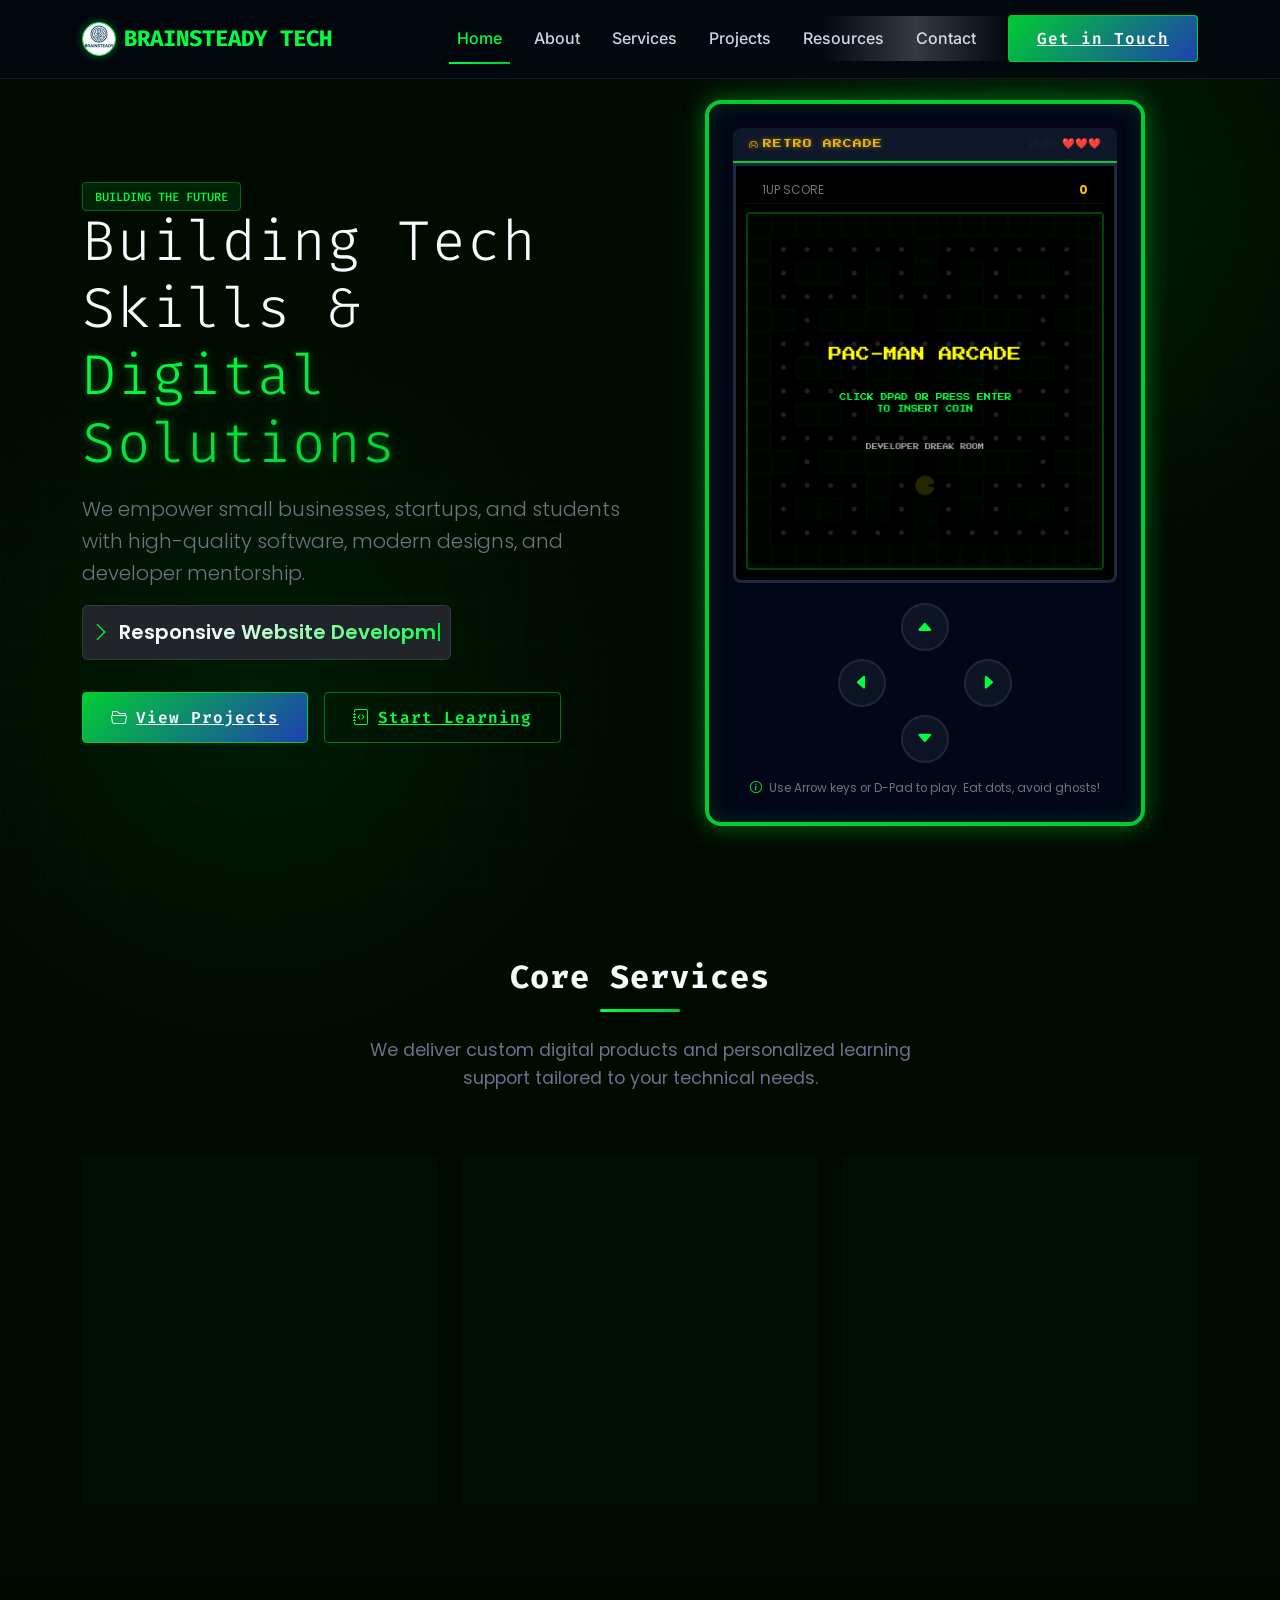
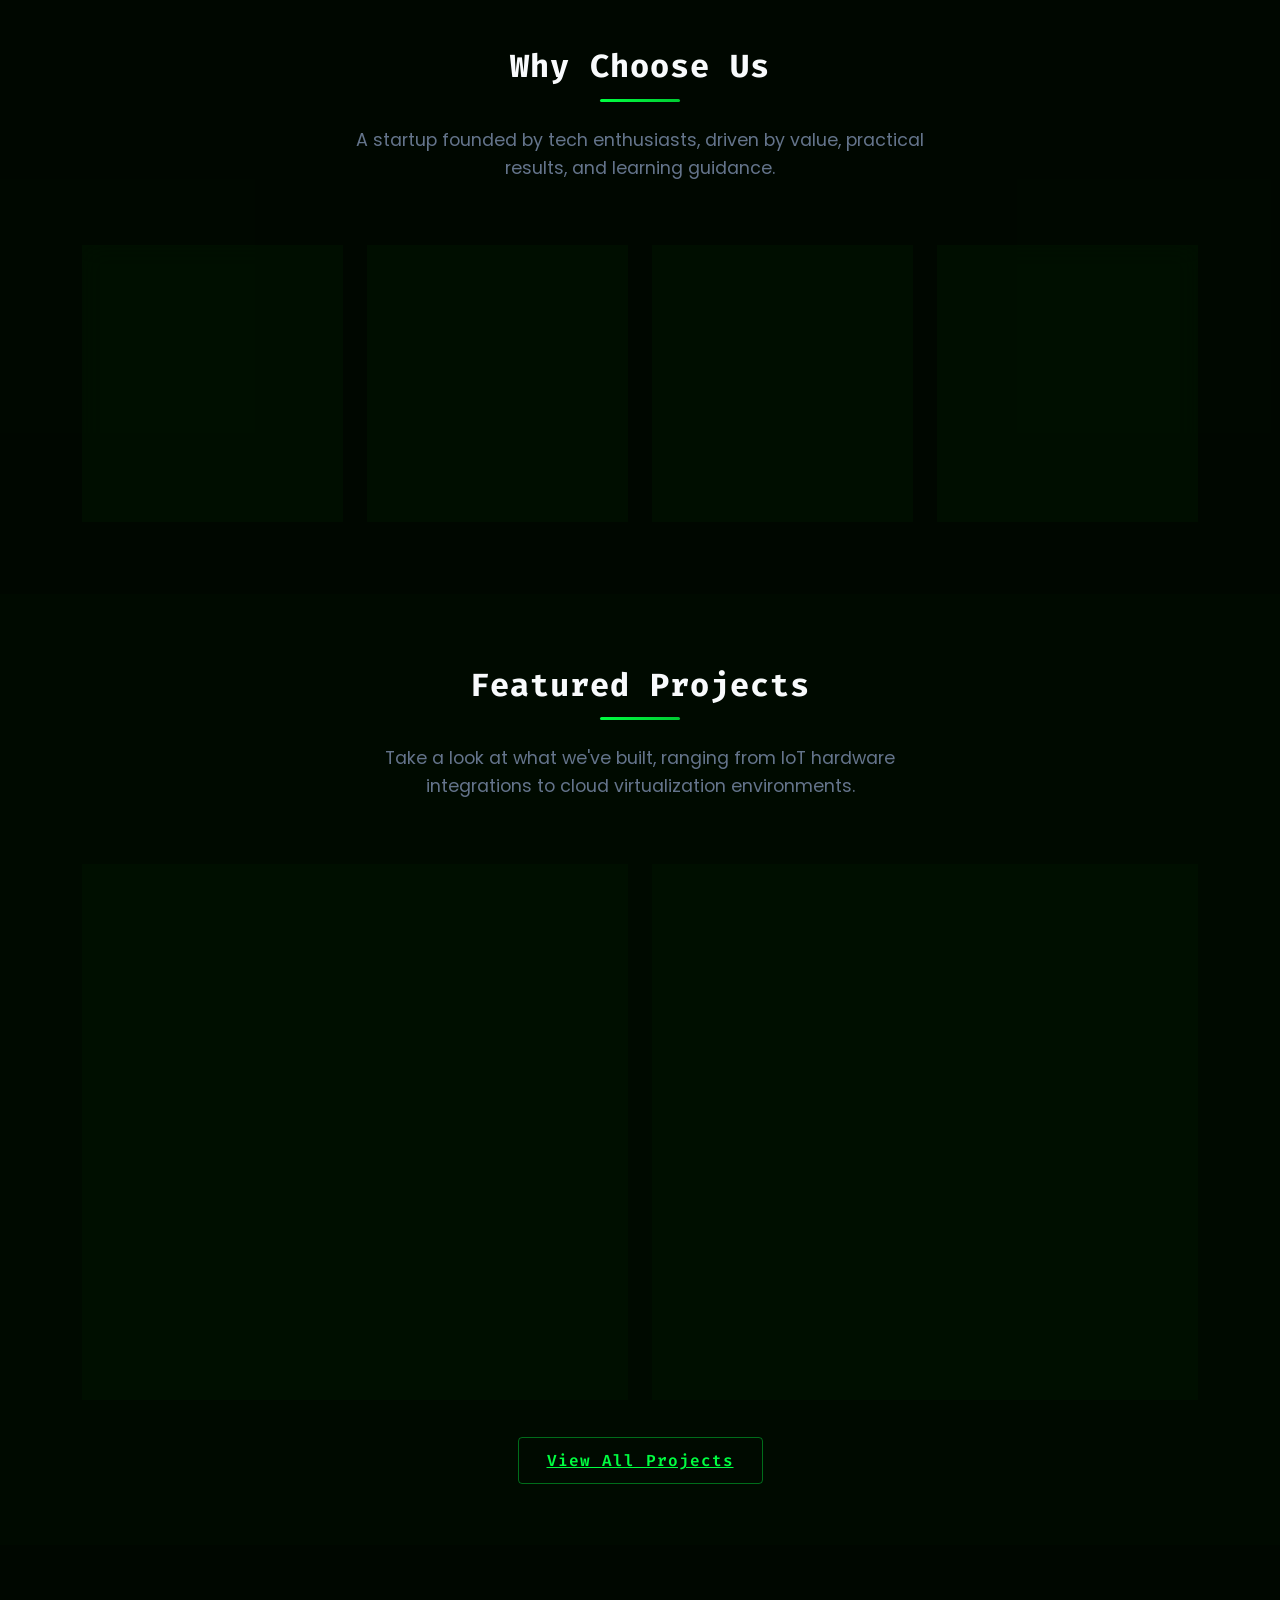
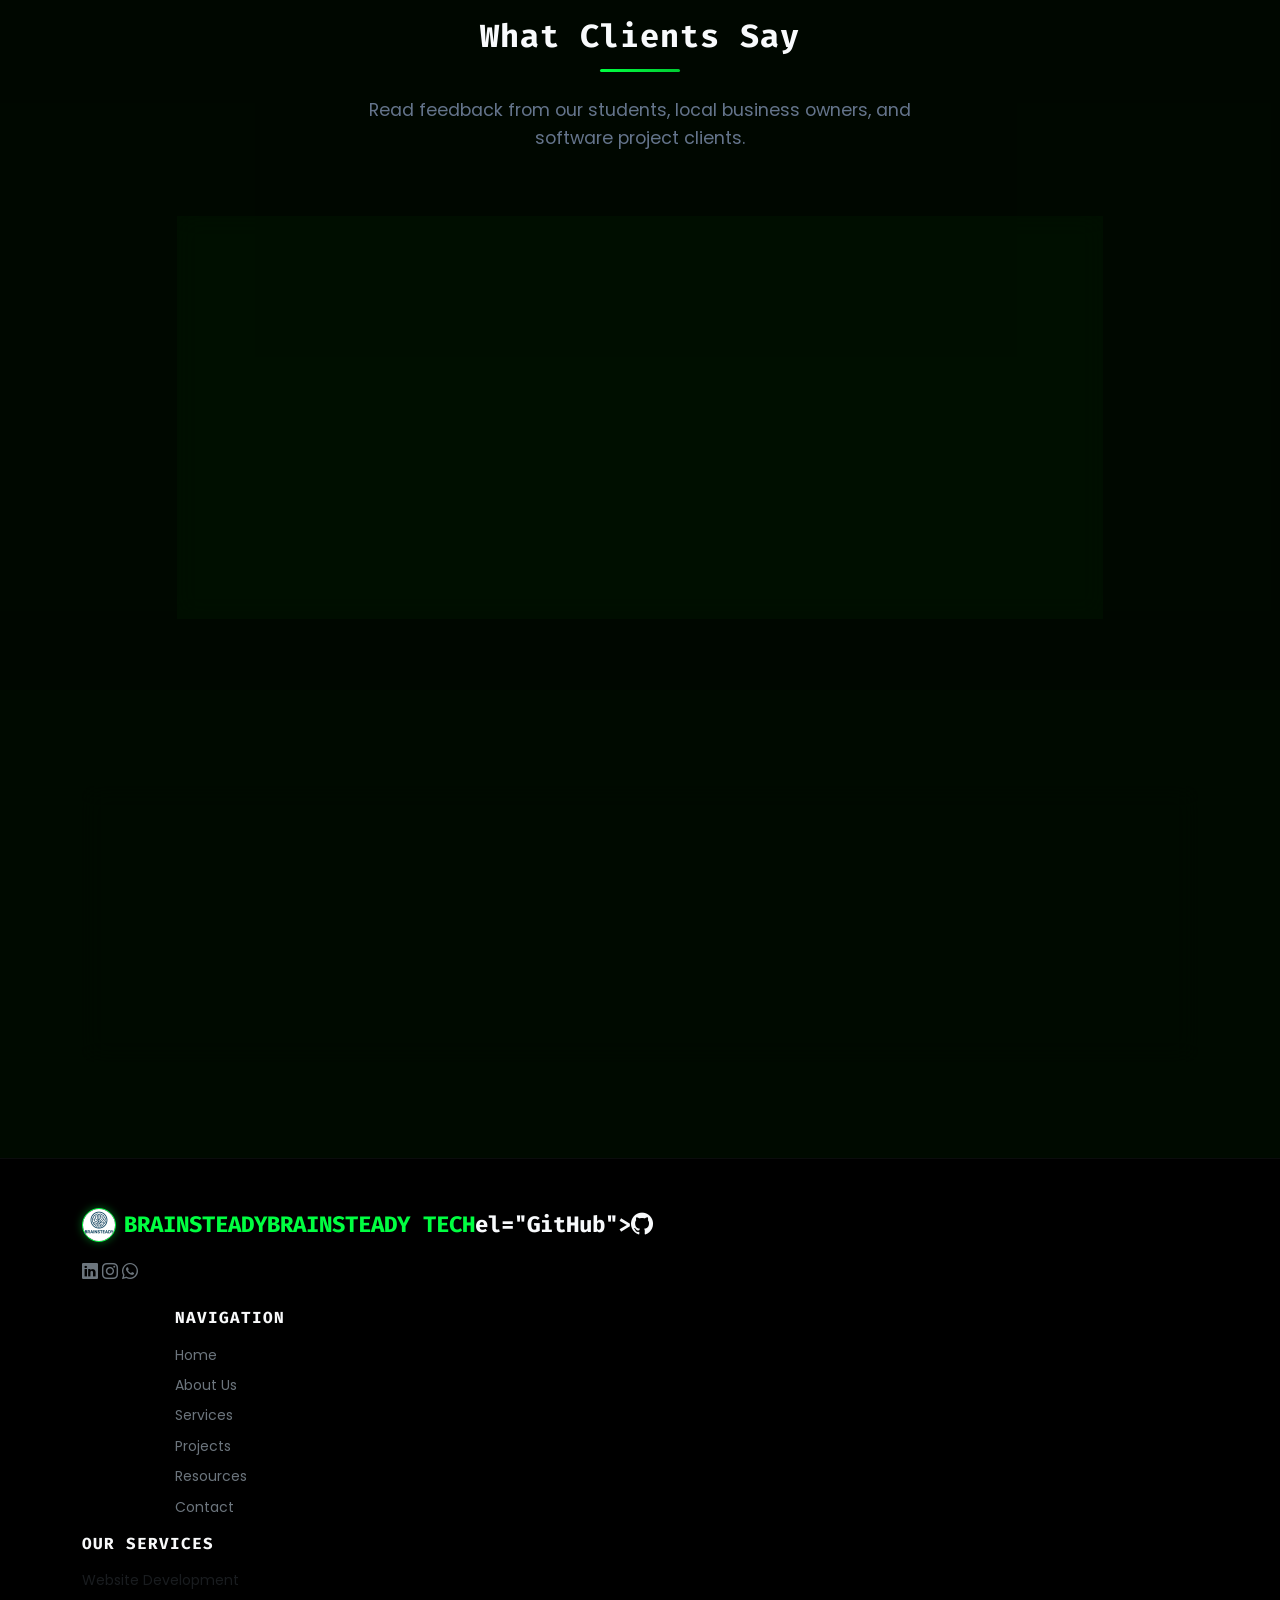
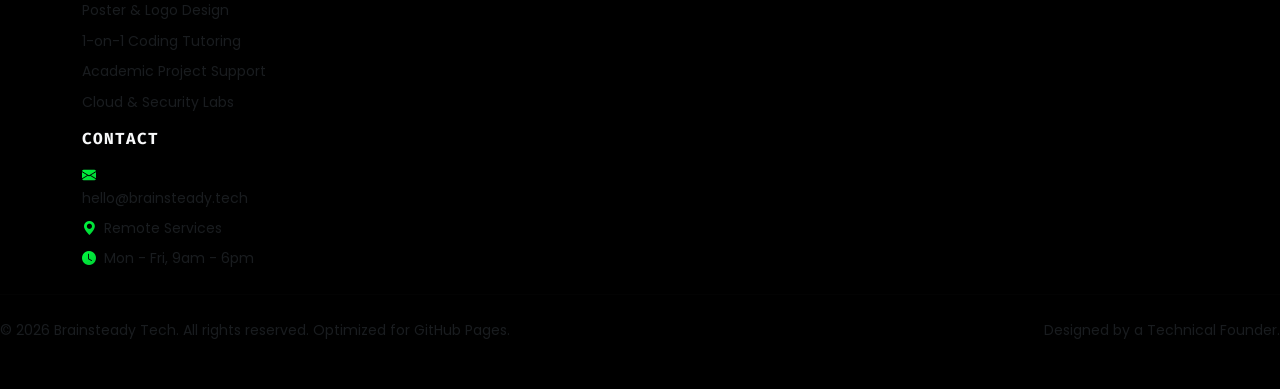
==== commit f1fb2b20: "Update title for better branding and clarity" ====
--- a/index.html
+++ b/index.html
@@ -4,7 +4,7 @@
 <head>
   <meta charset="UTF-8">
   <meta name="viewport" content="width=device-width, initial-scale=1.0">
-  <title>Brainsteady Tech — Building Tech Skills & Digital Solutions</title>
+  <title>Brainsteady Tech — Professional Websites & Digital Solutions For Growing Businesses</title>
 
   <!-- SEO Meta Tags -->
   <meta name="description"
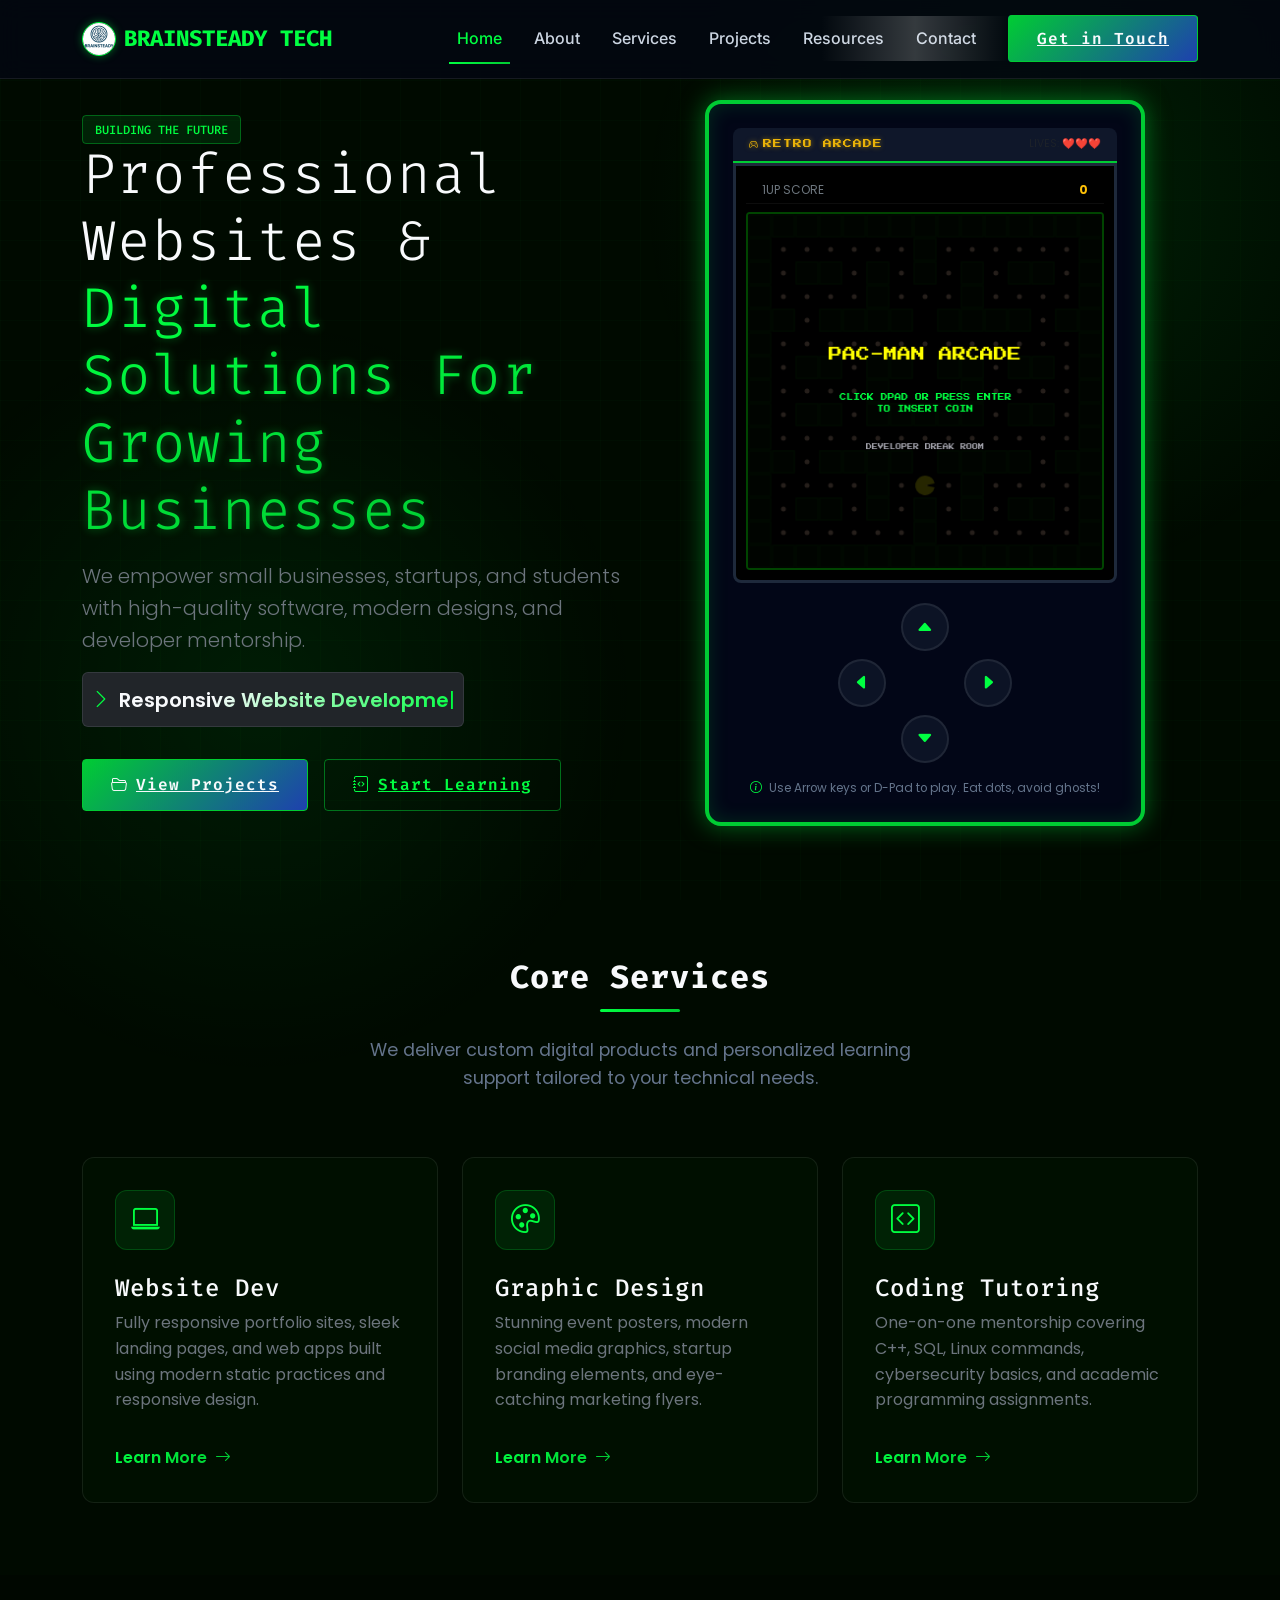
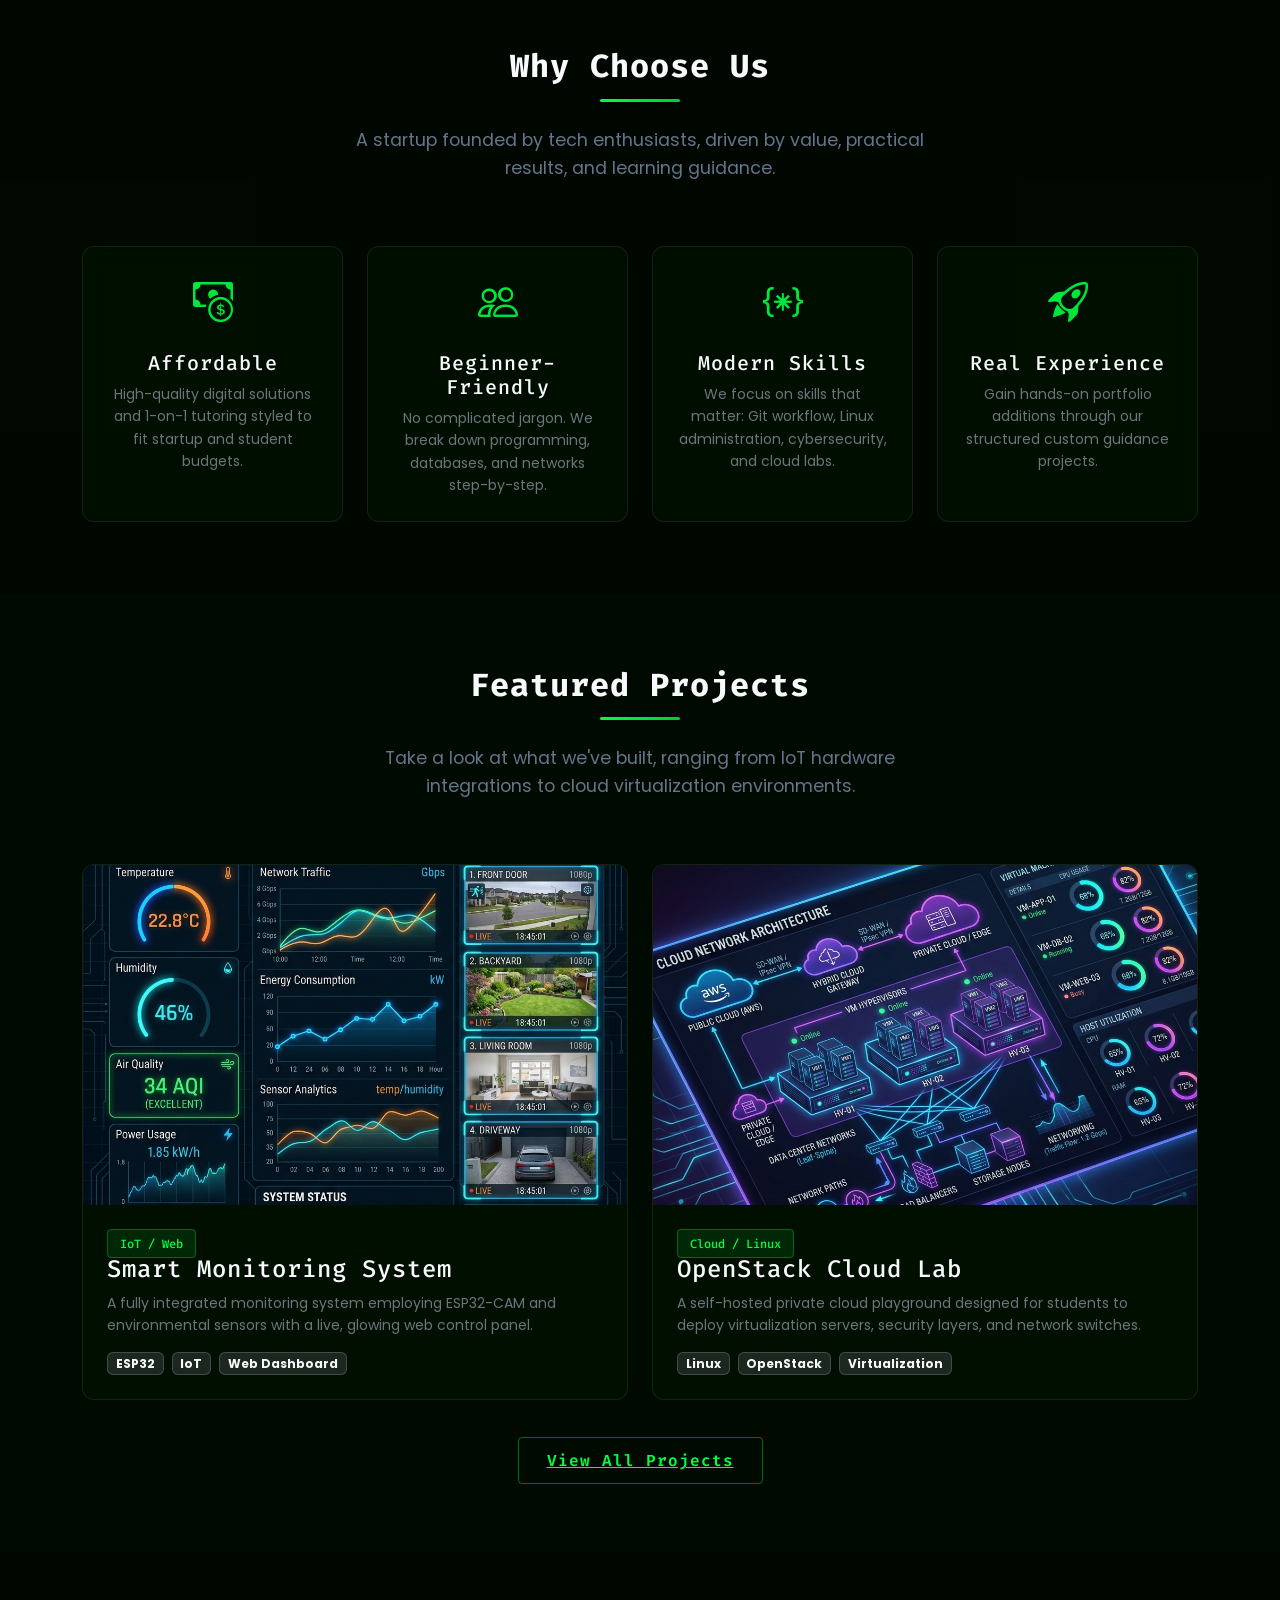
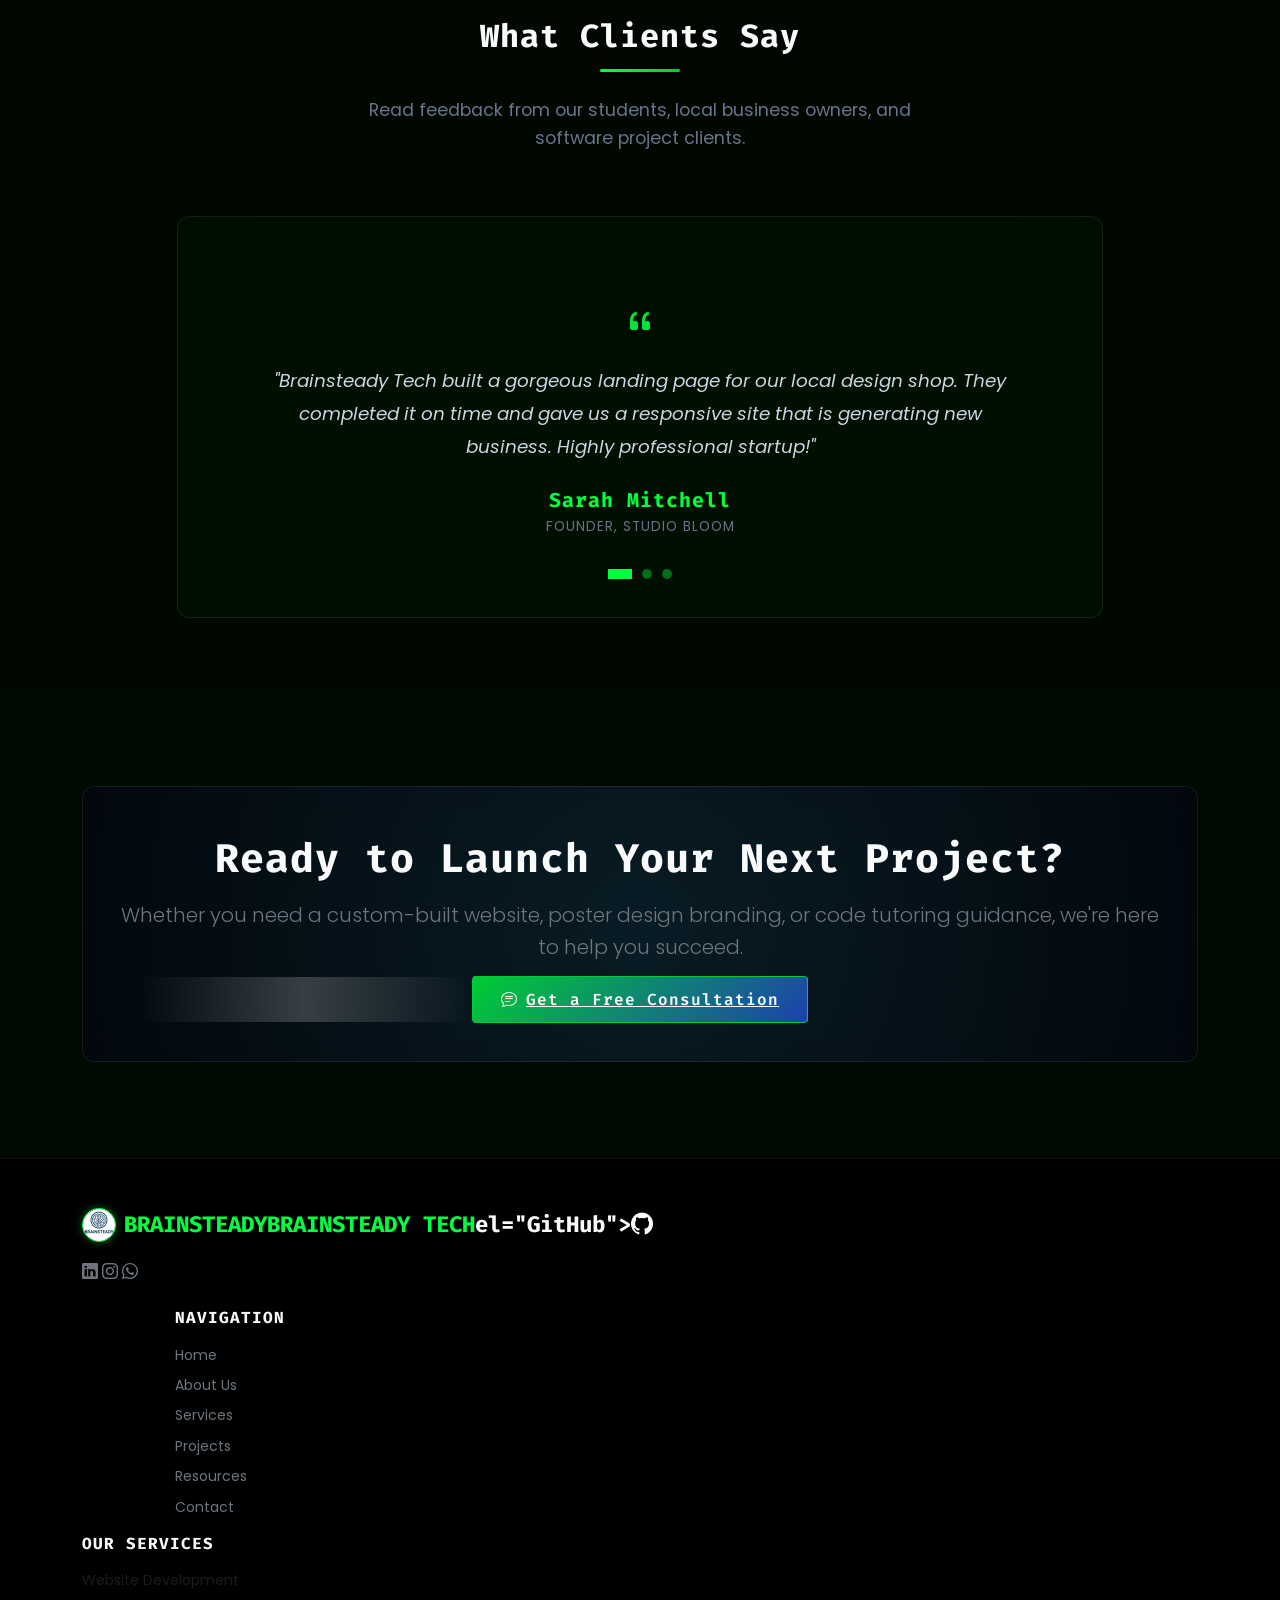
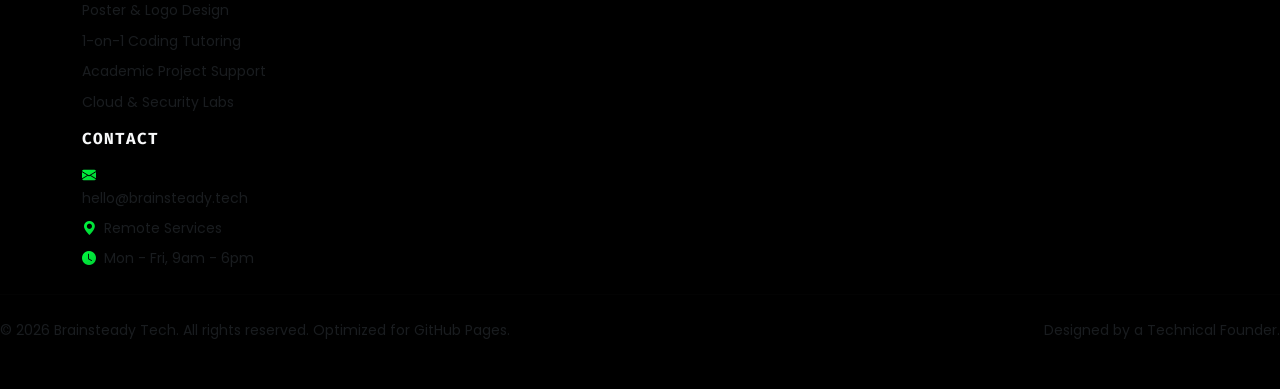
==== commit bf5b4b5c: "Update hero section heading in index.html" ====
--- a/index.html
+++ b/index.html
@@ -84,7 +84,7 @@
         <div class="col-lg-6 reveal text-center text-lg-start">
           <span class="badge-tech mb-3">BUILDING THE FUTURE</span>
           <h1 class="display-4 fw-black mb-3">
-            Building Tech Skills & <span class="text-gradient-cyan-blue glow-text">Digital Solutions</span>
+            Professional Websites & <span class="text-gradient-cyan-blue glow-text">Digital Solutions For Growing Businesses</span>
           </h1>
           <div class="hero-subtitle">
             <p class="lead text-secondary">
